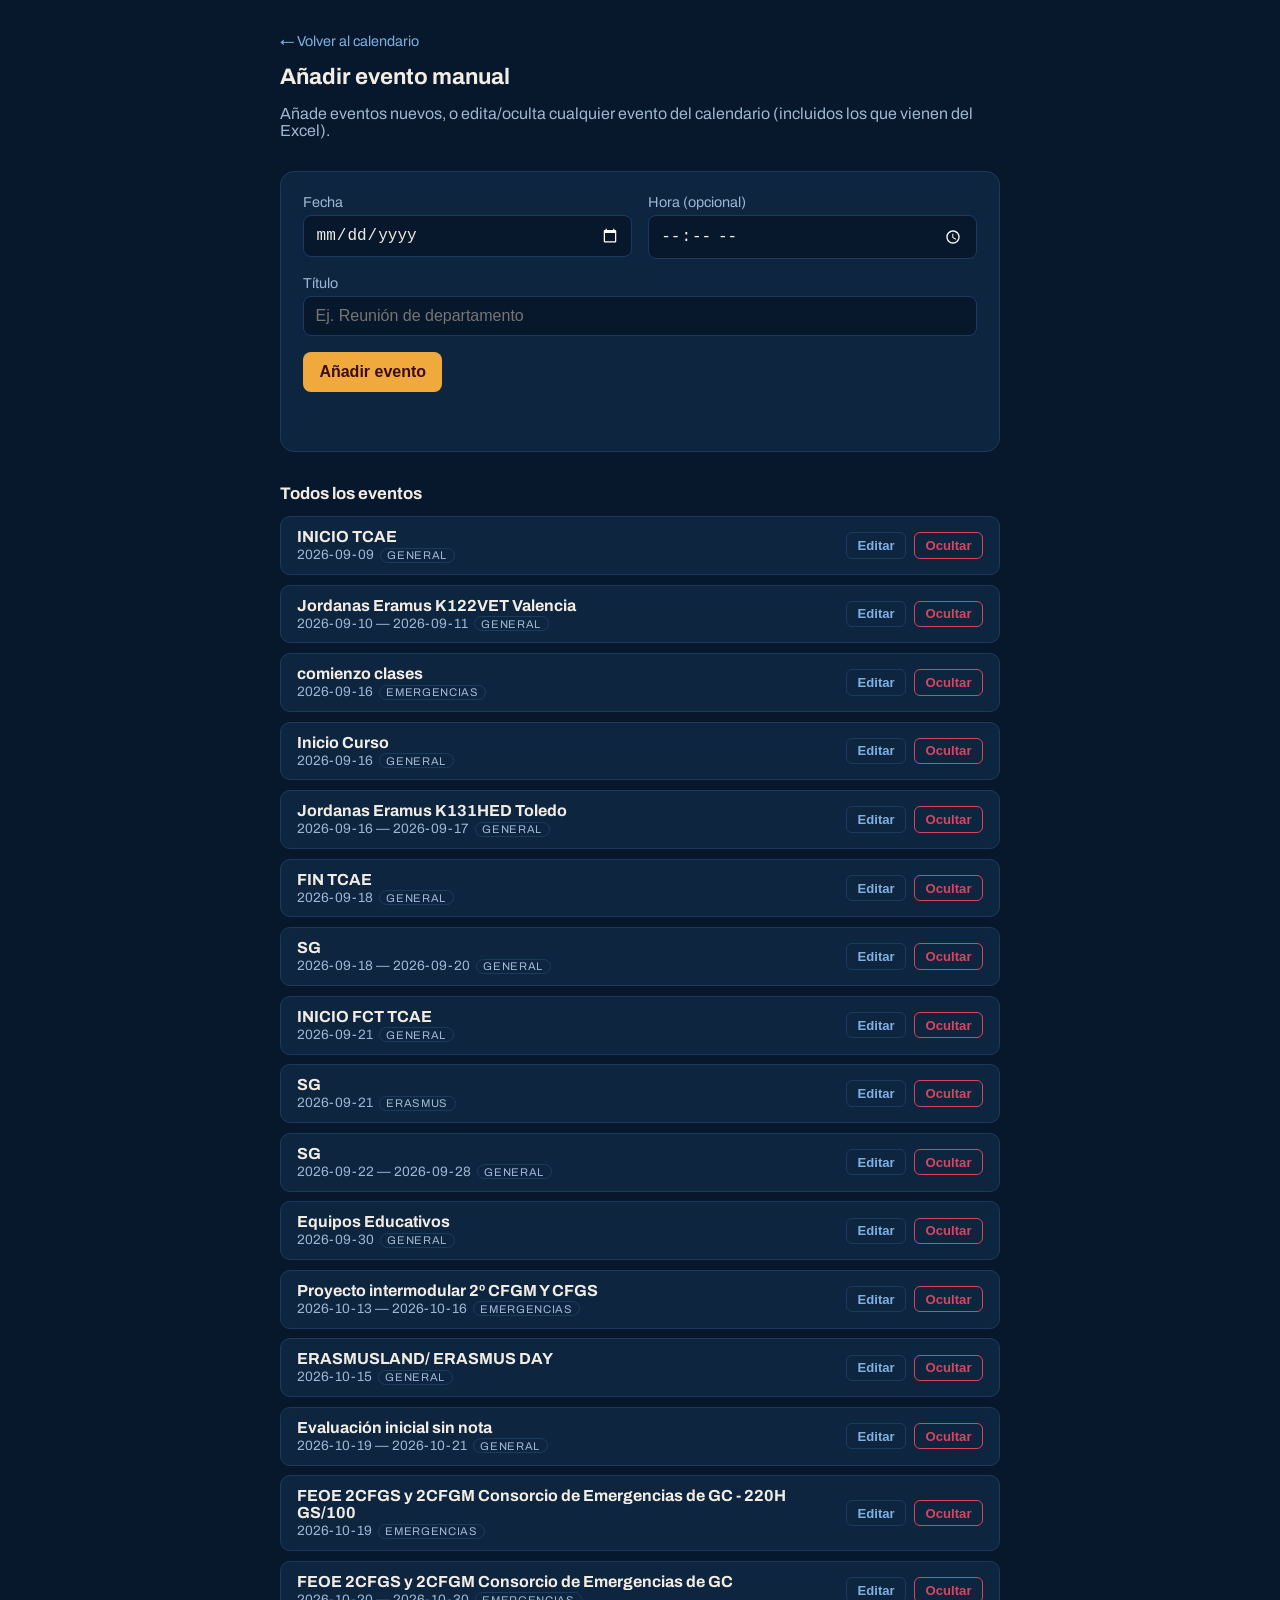
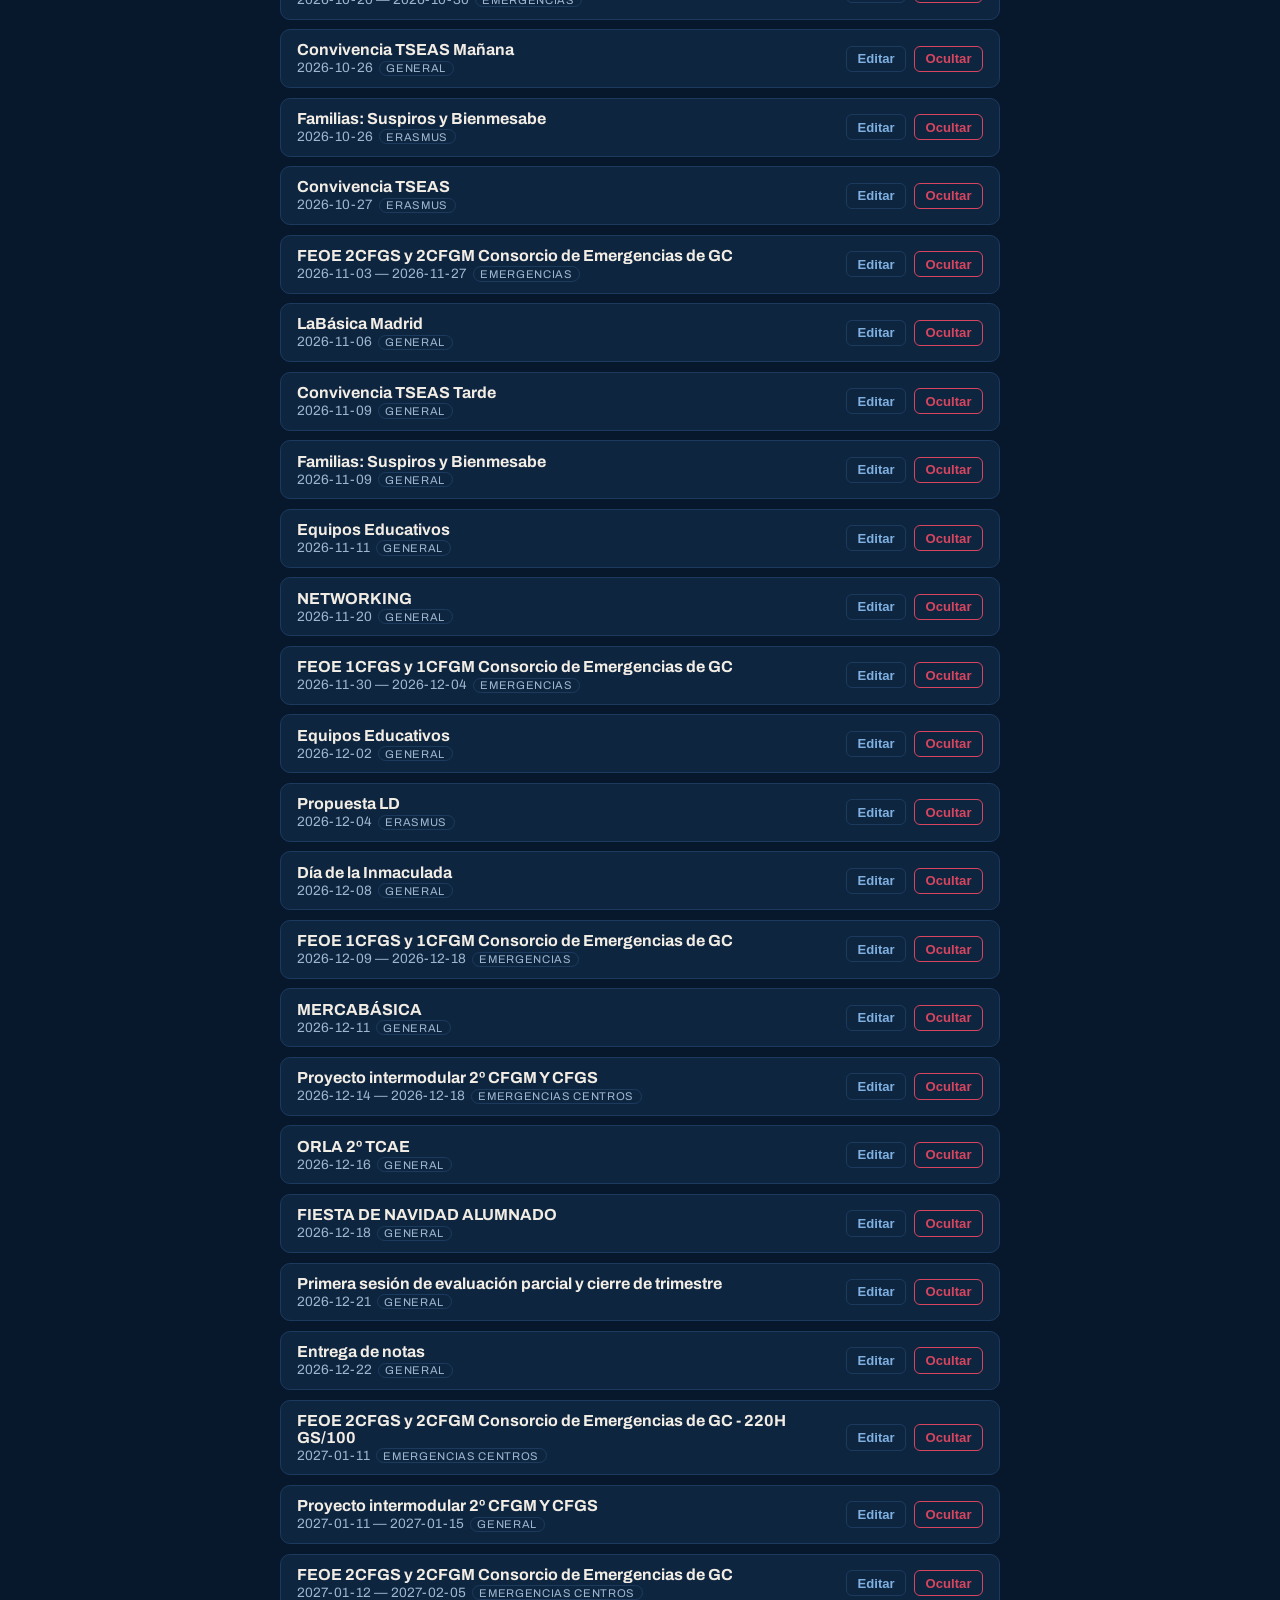
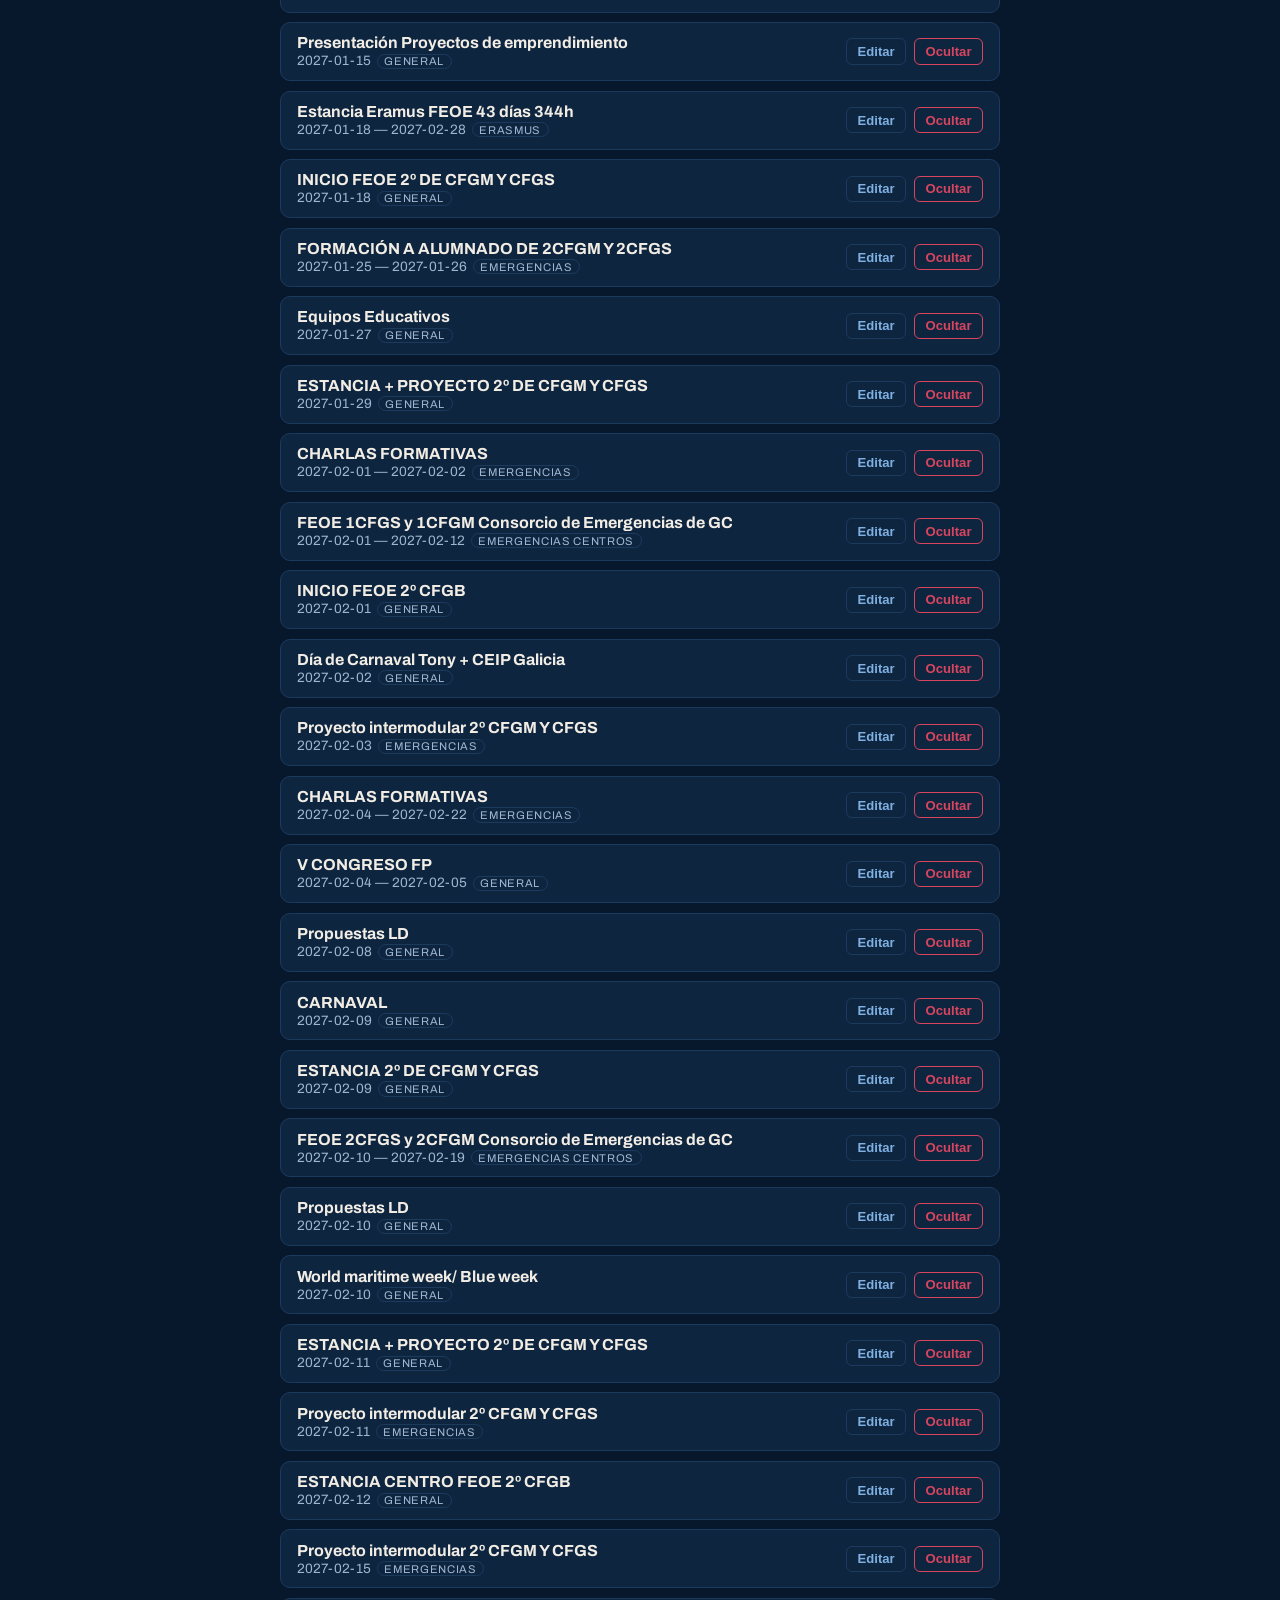
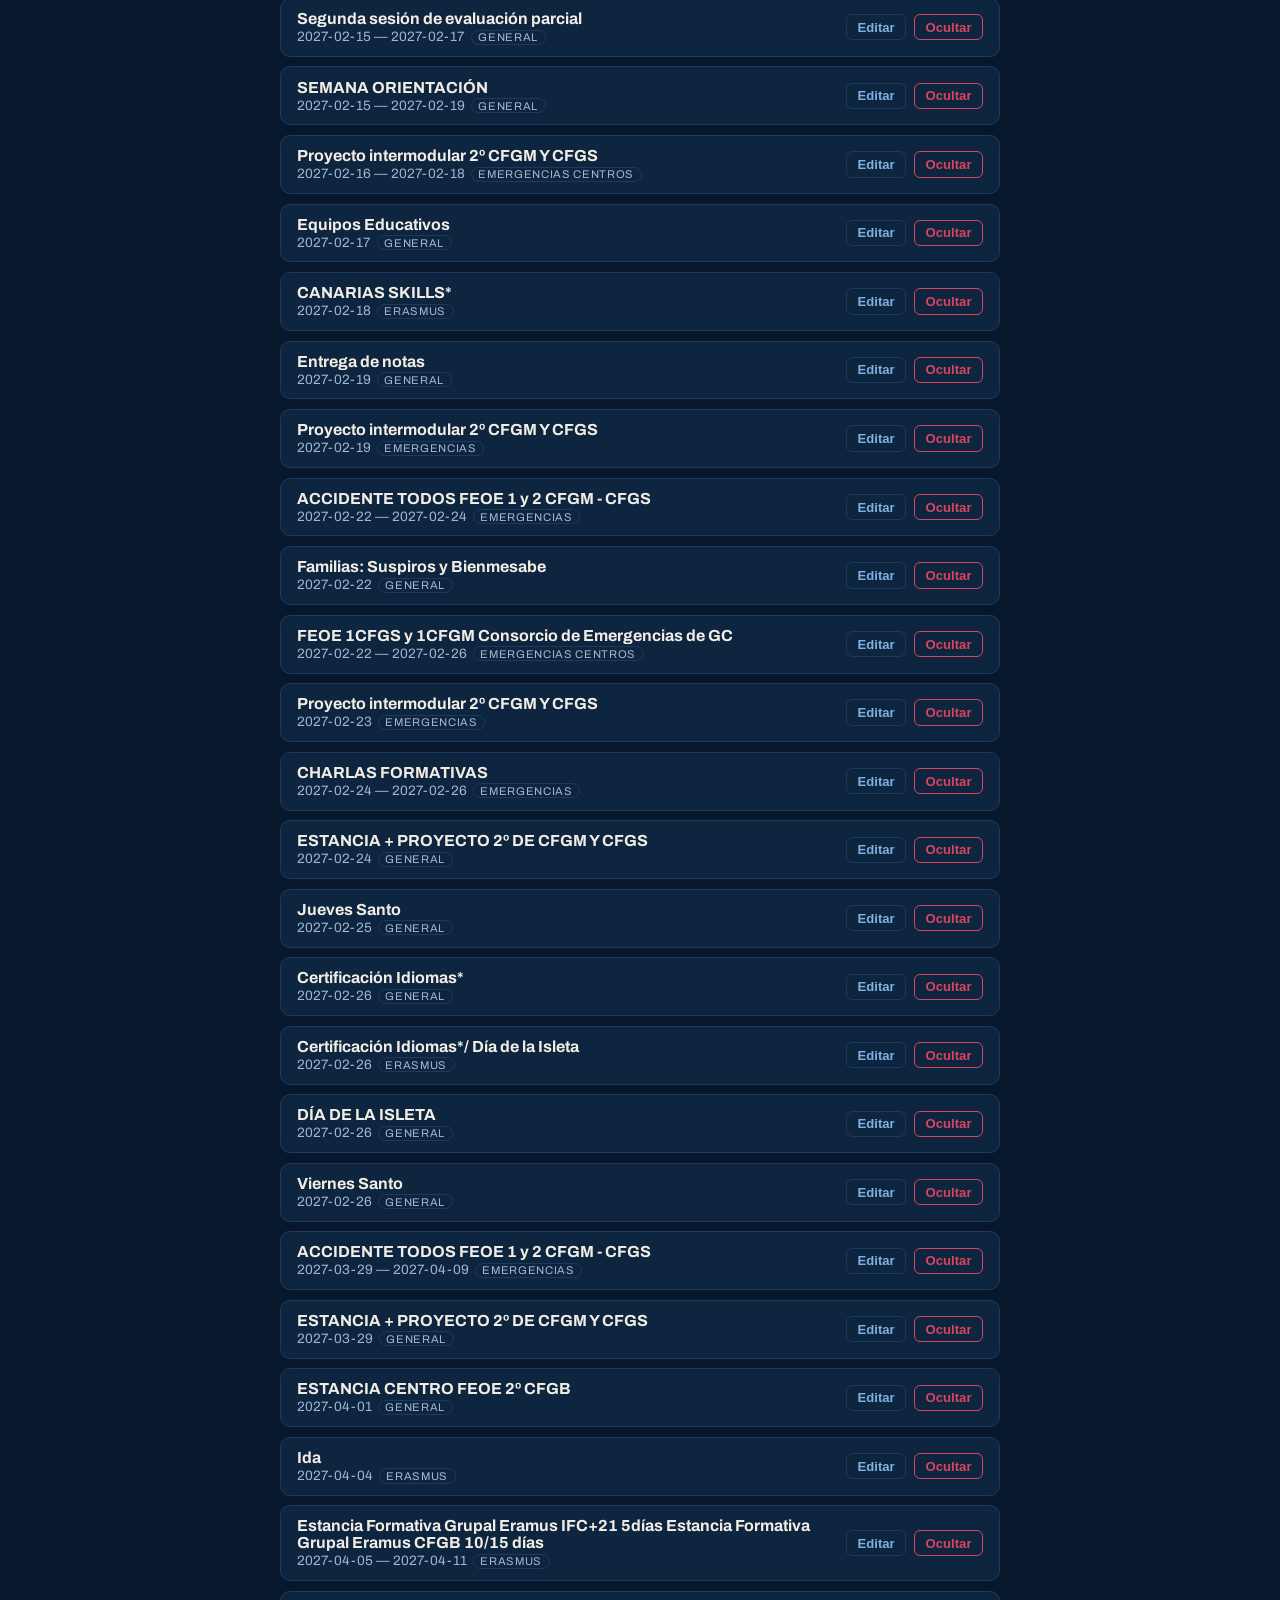
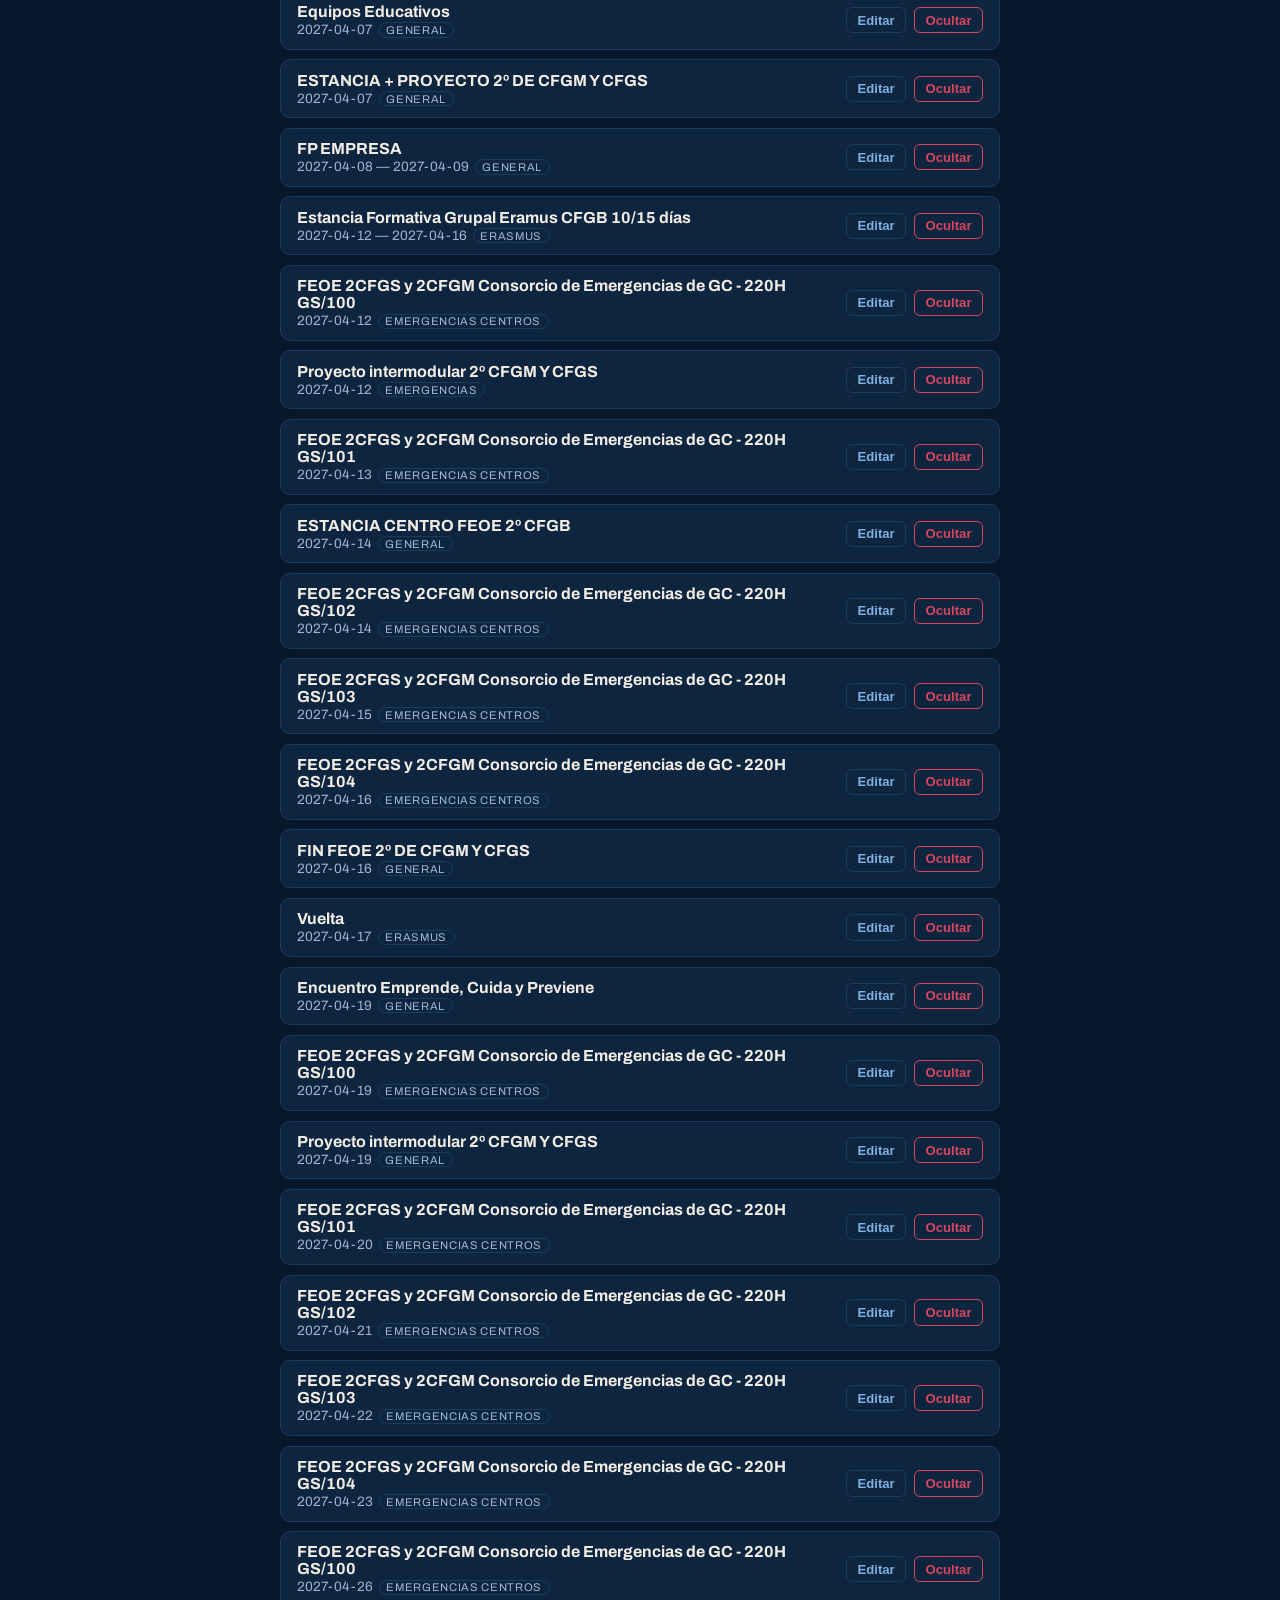
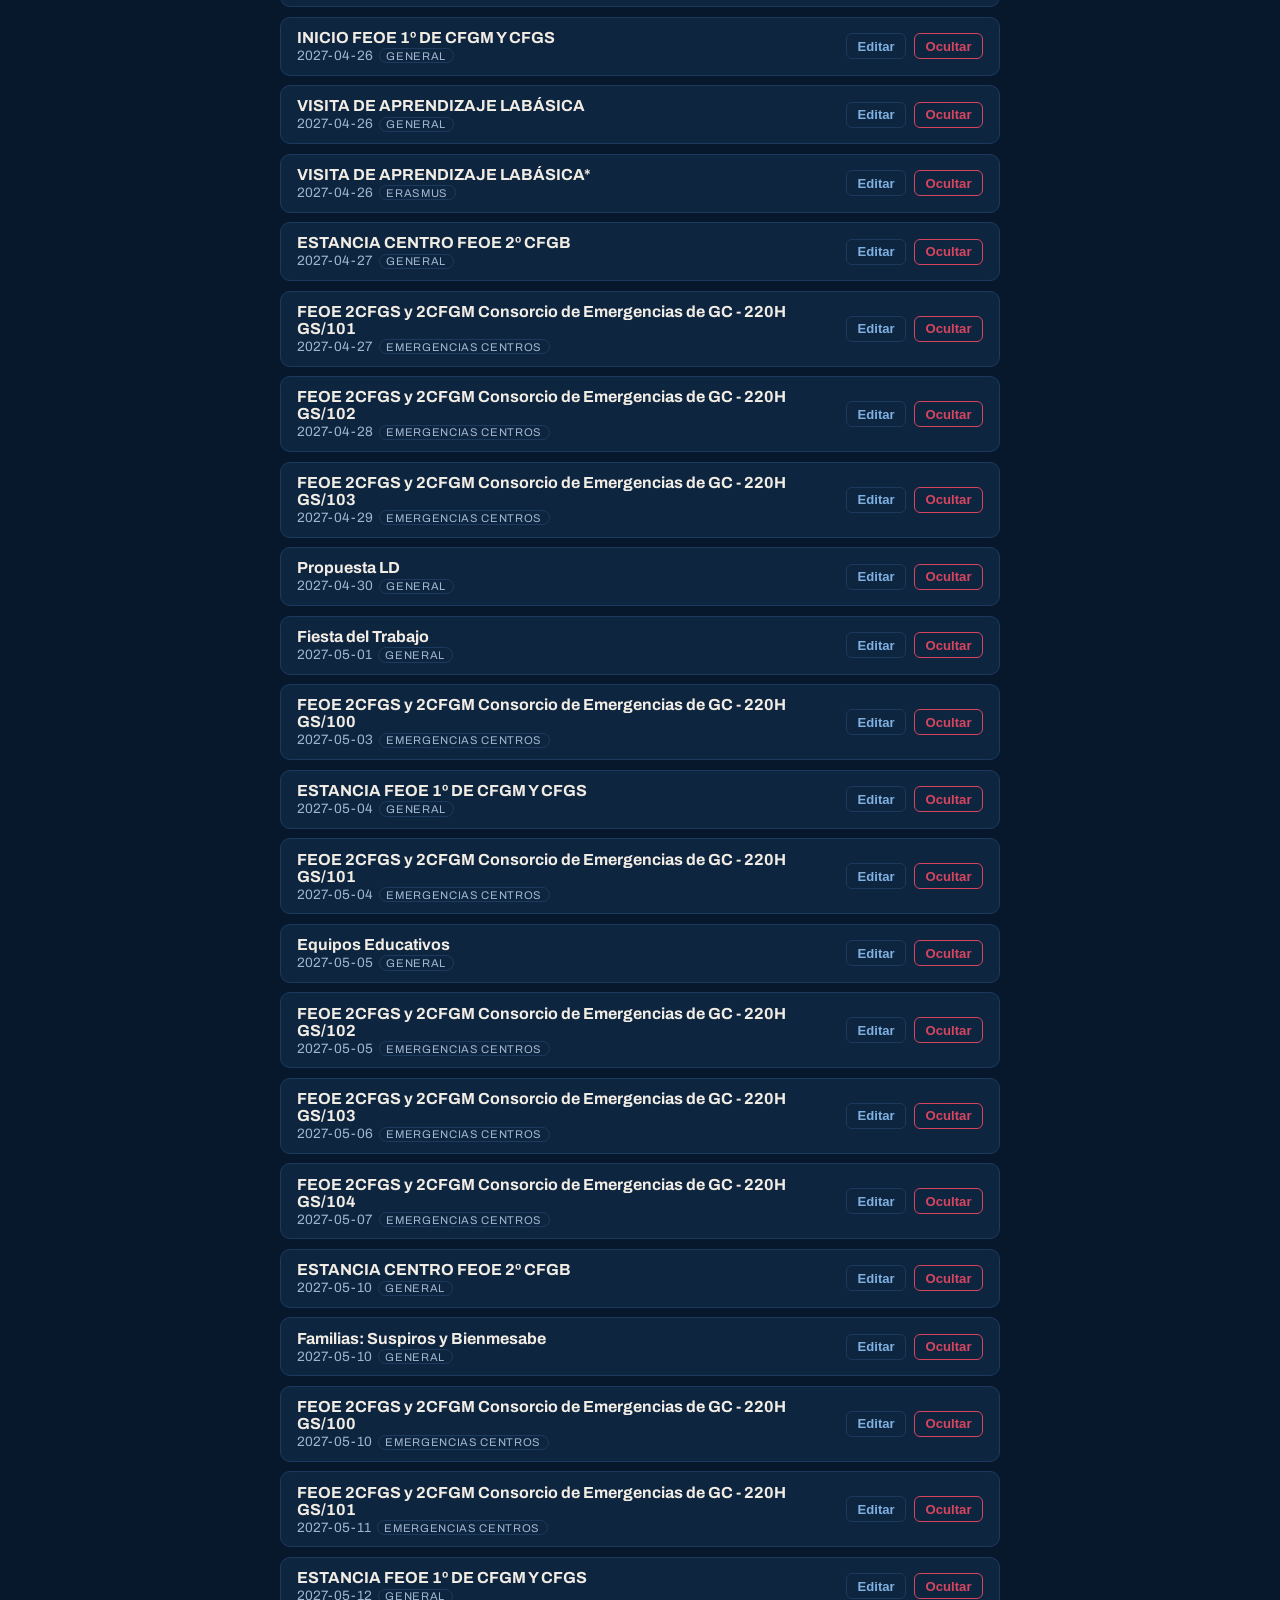
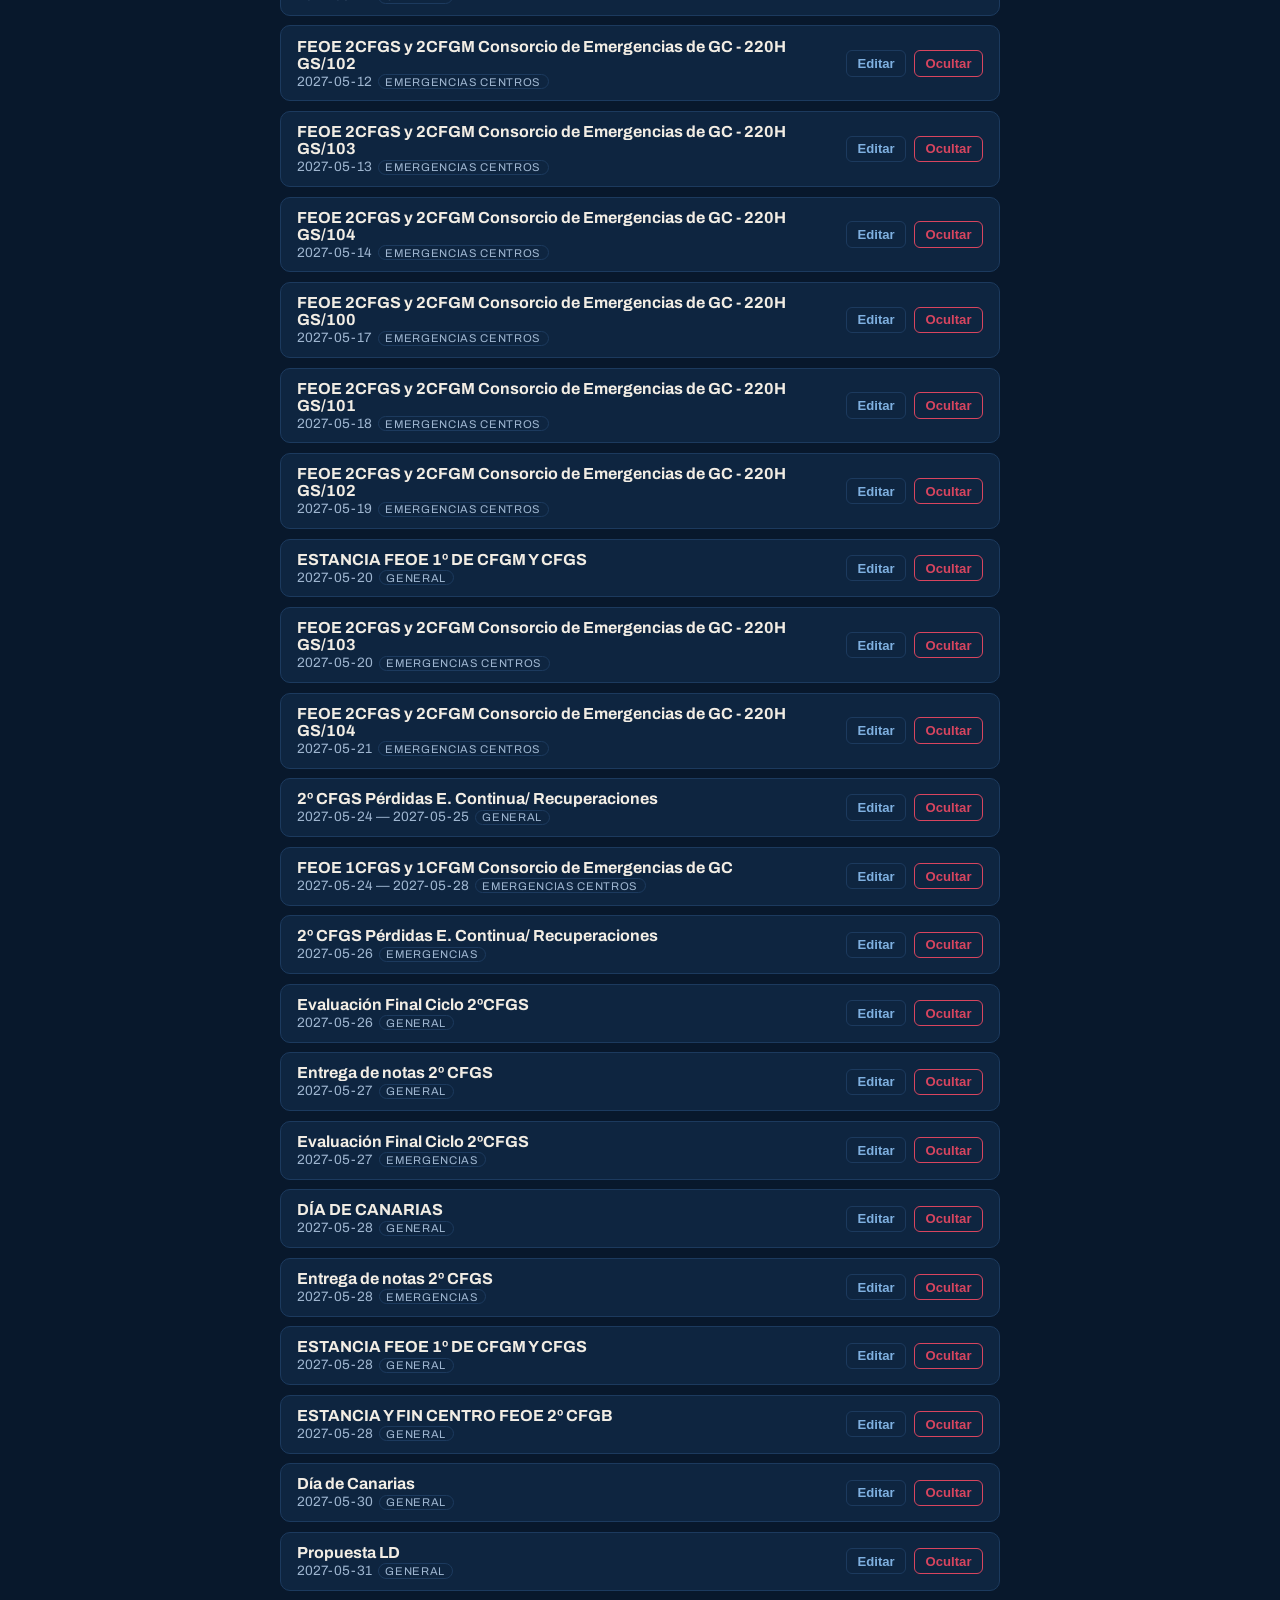
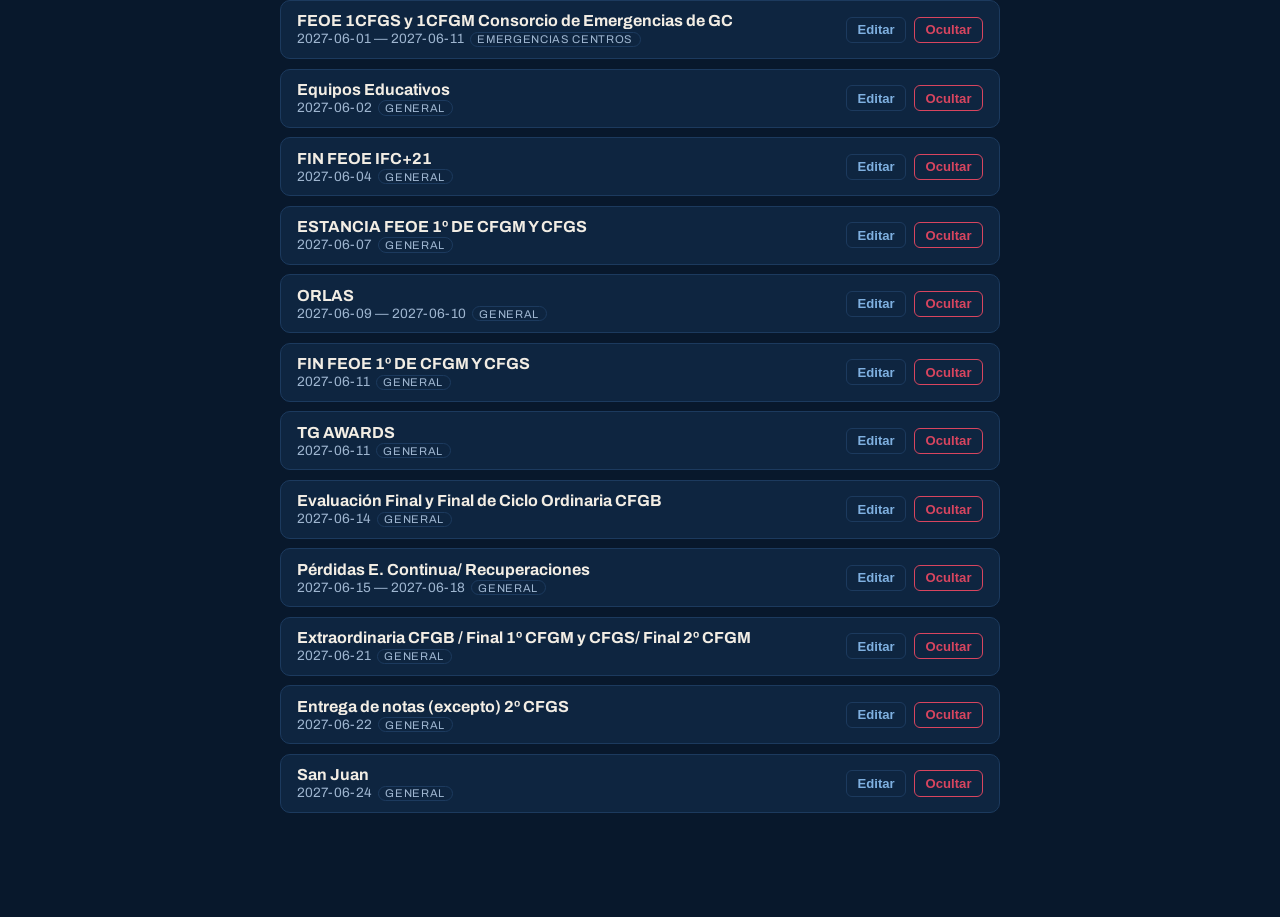
==== web/admin.html @ b75068b8 "Kiosk de calendario escolar CIFP Tony Gallardo Sitio estático (HTML/CSS/JS) + API en PHP para evento" ====
<!DOCTYPE html>
<html lang="es">
<head>
<meta charset="utf-8">
<meta name="viewport" content="width=device-width, initial-scale=1">
<title>Editar eventos — Calendario</title>
<link rel="preconnect" href="https://fonts.googleapis.com">
<link href="https://fonts.googleapis.com/css2?family=Archivo:wght@400;500;600;700;800&display=swap" rel="stylesheet">
<style>
  :root { color-scheme: dark; }
  * { box-sizing: border-box; }
  body {
    margin: 0; padding: 2rem 1rem 4rem;
    background: #08182C; color: #F2EDE4;
    font-family: "Archivo", system-ui, sans-serif;
    display: flex; justify-content: center;
  }
  main { width: 100%; max-width: 720px; }
  h1 { font-size: 1.4rem; margin-bottom: .2em; }
  h2 { font-size: 1.05rem; margin: 0 0 .8em; }
  p.sub { color: #9FB6D0; margin-bottom: 2em; }
  form {
    background: #0E2540; border: 1px solid #1C3A5E; border-radius: 14px;
    padding: 1.4rem; display: grid; gap: 1rem; margin-bottom: 2rem;
  }
  label { display: flex; flex-direction: column; gap: .35em; font-size: .9rem; color: #9FB6D0; }
  input {
    background: #08182C; border: 1px solid #1C3A5E; border-radius: 8px;
    color: #F2EDE4; padding: .6em .7em; font-size: 1rem;
  }
  input:disabled { opacity: .5; }
  input:focus { outline: 2px solid #7FB0E0; }
  .row { display: grid; grid-template-columns: 1fr 1fr; gap: 1rem; }
  .buttons { display: flex; gap: .8rem; }
  button {
    background: #F0A93C; color: #3A0C14; border: none; border-radius: 8px;
    padding: .7em 1em; font-weight: 700; font-size: 1rem; cursor: pointer;
  }
  button:hover { filter: brightness(1.05); }
  button.secondary { background: transparent; color: #9FB6D0; border: 1px solid #1C3A5E; }
  button.small { padding: .35em .8em; font-size: .82rem; font-weight: 600; border-radius: 6px; }
  button.danger { background: transparent; color: #D8455F; border: 1px solid #D8455F; }
  button.ghost { background: transparent; color: #7FB0E0; border: 1px solid #1C3A5E; }
  #msg { min-height: 1.4em; font-size: .9rem; }
  #msg.ok { color: #3FA79A; }
  #msg.err { color: #D8455F; }
  ul { list-style: none; padding: 0; display: grid; gap: .6rem; margin: 0 0 2.5rem; }
  li {
    background: #0E2540; border: 1px solid #1C3A5E; border-radius: 10px;
    padding: .7em 1em; display: flex; justify-content: space-between; align-items: center; gap: 1em;
  }
  .edited-note {
    padding: .6em .8em; background: rgba(240,169,60,.12); border: 1px solid #F0A93C;
    border-radius: 8px; color: #FFD9A5; font-size: .85rem; font-weight: 600;
  }
  .info b { display: block; }
  .info span { color: #9FB6D0; font-size: .85rem; }
  .info .tag {
    display: inline-block; margin-left: .5em; font-size: .7rem; text-transform: uppercase;
    letter-spacing: .06em; color: #9FB6D0; border: 1px solid #1C3A5E; border-radius: 99px; padding: .05em .6em;
  }
  .actions { display: flex; gap: .5em; flex: 0 0 auto; }
  a.back { color: #7FB0E0; text-decoration: none; font-size: .9rem; }
  .empty { color: #9FB6D0; font-style: italic; }
</style>
</head>
<body>
<main>
  <a class="back" href="index.html">&larr; Volver al calendario</a>
  <h1 id="formTitle">Añadir evento manual</h1>
  <p class="sub">Añade eventos nuevos, o edita/oculta cualquier evento del calendario (incluidos los que vienen del Excel).</p>

  <form id="form">
    <div class="row">
      <label>Fecha
        <input type="date" id="date" required>
      </label>
      <label>Hora (opcional)
        <input type="time" id="time">
      </label>
    </div>
    <label>Título
      <input type="text" id="title" placeholder="Ej. Reunión de departamento" required maxlength="160">
    </label>
    <div id="editedNote" class="edited-note" hidden>Este evento ya tenía una edición guardada — vas a modificarla.</div>
    <div class="buttons">
      <button type="submit" id="submitBtn">Añadir evento</button>
      <button type="button" class="secondary" id="cancelBtn" hidden>Cancelar edición</button>
    </div>
    <div id="msg"></div>
  </form>

  <h2>Todos los eventos</h2>
  <ul id="list"><li>Cargando…</li></ul>
</main>

<script>
const EVENTS_URL = "api/events.php";
const OVERRIDES_URL = "api/overrides.php";
const BASE_URL = "data/events.json";

const form = document.getElementById("form");
const msg = document.getElementById("msg");
const list = document.getElementById("list");
const cancelBtn = document.getElementById("cancelBtn");
const submitBtn = document.getElementById("submitBtn");
const formTitle = document.getElementById("formTitle");
const dateField = document.getElementById("date");
const timeField = document.getElementById("time");
const titleField = document.getElementById("title");
const editedNote = document.getElementById("editedNote");

let editando = null; // { id, origin: 'manual' | 'excel', multiday, start, end }

function setMsg(text, ok) {
  msg.textContent = text;
  msg.className = ok ? "ok" : "err";
}

function modoAlta() {
  editando = null;
  form.reset();
  dateField.disabled = false;
  formTitle.textContent = "Añadir evento manual";
  submitBtn.textContent = "Añadir evento";
  cancelBtn.hidden = true;
  editedNote.hidden = true;
}

function modoEdicion(item) {
  editando = { id: item.id, origin: item.origin, multiday: item.multiday, start: item.start, end: item.end };
  dateField.value = item.multiday ? "" : item.start;
  dateField.disabled = item.multiday;
  timeField.value = item.time || "";
  titleField.value = item.title;
  formTitle.textContent = item.multiday
    ? `Editar (${item.start} — ${item.end})`
    : "Editar evento";
  submitBtn.textContent = "Guardar cambios";
  cancelBtn.hidden = false;
  editedNote.hidden = !item.yaEditado;
  titleField.focus();
  window.scrollTo({ top: 0, behavior: "smooth" });
}

cancelBtn.addEventListener("click", modoAlta);

async function cargarTodo() {
  const [base, manual, overrides] = await Promise.all([
    fetch(`${BASE_URL}?v=${Date.now()}`, { cache: "no-store" }).then((r) => r.json()),
    fetch(`${EVENTS_URL}?v=${Date.now()}`, { cache: "no-store" }).then((r) => r.ok ? r.json() : []).catch(() => []),
    fetch(`${OVERRIDES_URL}?v=${Date.now()}`, { cache: "no-store" }).then((r) => r.ok ? r.json() : {}).catch(() => ({})),
  ]);

  const excel = base.events.map((e) => ({
    id: e.id, origin: "excel", start: e.start, end: e.end,
    multiday: e.start !== e.end, title: e.title, time: null, source: e.source,
  }));
  const manuales = manual.map((e) => ({
    id: e.id, origin: "manual", start: e.date, end: e.date,
    multiday: false, title: e.title, time: e.time || null, source: "Manual",
  }));

  return [excel.concat(manuales), overrides];
}

function render(items, overrides) {
  list.innerHTML = "";
  if (!items.length) { list.innerHTML = "<li class='empty'>No hay eventos.</li>"; return; }

  items
    .sort((a, b) => a.start.localeCompare(b.start) || a.title.localeCompare(b.title))
    .forEach((item) => {
      const o = overrides[item.id];
      if (o?.deleted) return; // ocultado, no se muestra
      const efectivo = {
        ...item,
        title: o?.title ?? item.title,
        time: o && "time" in o ? (o.time || null) : item.time,
        start: (!item.multiday && o?.date) ? o.date : item.start,
        end: (!item.multiday && o?.date) ? o.date : item.end,
      };

      const li = document.createElement("li");
      const rango = efectivo.multiday ? `${efectivo.start} — ${efectivo.end}` : efectivo.start;
      li.innerHTML = `
        <div class="info">
          <b>${efectivo.title}</b>
          <span>${rango}${efectivo.time ? " · " + efectivo.time : ""}<span class="tag">${efectivo.source}</span></span>
        </div>
        <div class="actions">
          <button class="small ghost" data-action="edit">Editar</button>
          <button class="small danger" data-action="delete">${item.origin === "manual" ? "Borrar" : "Ocultar"}</button>
          ${o ? '<button class="small secondary" data-action="revert">Revertir</button>' : ""}
        </div>`;

      li.querySelector('[data-action="edit"]').addEventListener("click", () => modoEdicion({ ...efectivo, yaEditado: !!o }));
      li.querySelector('[data-action="delete"]').addEventListener("click", () => eliminar(item));
      const revertBtn = li.querySelector('[data-action="revert"]');
      if (revertBtn) revertBtn.addEventListener("click", () => revertir(item.id));

      list.appendChild(li);
    });

  if (!list.children.length) list.innerHTML = "<li class='empty'>No hay eventos.</li>";
}

async function refrescar() {
  const [items, overrides] = await cargarTodo();
  render(items, overrides);
}

async function eliminar(item) {
  const accion = item.origin === "manual" ? "borrar" : "ocultar";
  if (!confirm(`¿Seguro que quieres ${accion} este evento?`)) return;
  try {
    if (item.origin === "manual") {
      const res = await fetch(EVENTS_URL, {
        method: "DELETE", headers: { "Content-Type": "application/json" },
        body: JSON.stringify({ id: item.id }),
      });
      if (!res.ok) throw new Error((await res.json()).error || "Error");
    } else {
      const res = await fetch(OVERRIDES_URL, {
        method: "POST", headers: { "Content-Type": "application/json" },
        body: JSON.stringify({ id: item.id, patch: { deleted: true } }),
      });
      if (!res.ok) throw new Error((await res.json()).error || "Error");
    }
    if (editando?.id === item.id) modoAlta();
    refrescar();
  } catch (err) {
    alert(err.message);
  }
}

async function revertir(id) {
  if (!confirm("¿Deshacer la edición y restaurar el evento original?")) return;
  try {
    const res = await fetch(OVERRIDES_URL, {
      method: "DELETE", headers: { "Content-Type": "application/json" },
      body: JSON.stringify({ id }),
    });
    if (!res.ok) throw new Error((await res.json()).error || "Error");
    if (editando?.id === id) modoAlta();
    refrescar();
  } catch (err) {
    alert(err.message);
  }
}

form.addEventListener("submit", async (ev) => {
  ev.preventDefault();
  const title = titleField.value.trim();
  const time = timeField.value;

  try {
    if (!editando) {
      const date = dateField.value;
      const res = await fetch(EVENTS_URL, {
        method: "POST", headers: { "Content-Type": "application/json" },
        body: JSON.stringify({ date, time, title }),
      });
      const data = await res.json();
      if (!res.ok) throw new Error(data.error || "Error desconocido");
      setMsg("Evento añadido.", true);
      modoAlta();
    } else if (editando.origin === "manual") {
      const date = dateField.value;
      const res = await fetch(EVENTS_URL, {
        method: "PUT", headers: { "Content-Type": "application/json" },
        body: JSON.stringify({ id: editando.id, date, time, title }),
      });
      const data = await res.json();
      if (!res.ok) throw new Error(data.error || "Error desconocido");
      setMsg("Evento actualizado.", true);
      modoAlta();
    } else {
      const patch = { title, time };
      if (!editando.multiday) patch.date = dateField.value;
      const res = await fetch(OVERRIDES_URL, {
        method: "POST", headers: { "Content-Type": "application/json" },
        body: JSON.stringify({ id: editando.id, patch }),
      });
      const data = await res.json();
      if (!res.ok) throw new Error(data.error || "Error desconocido");
      setMsg("Evento actualizado.", true);
      modoAlta();
    }
    refrescar();
  } catch (err) {
    setMsg(err.message, false);
  }
});

refrescar();
</script>
</body>
</html>
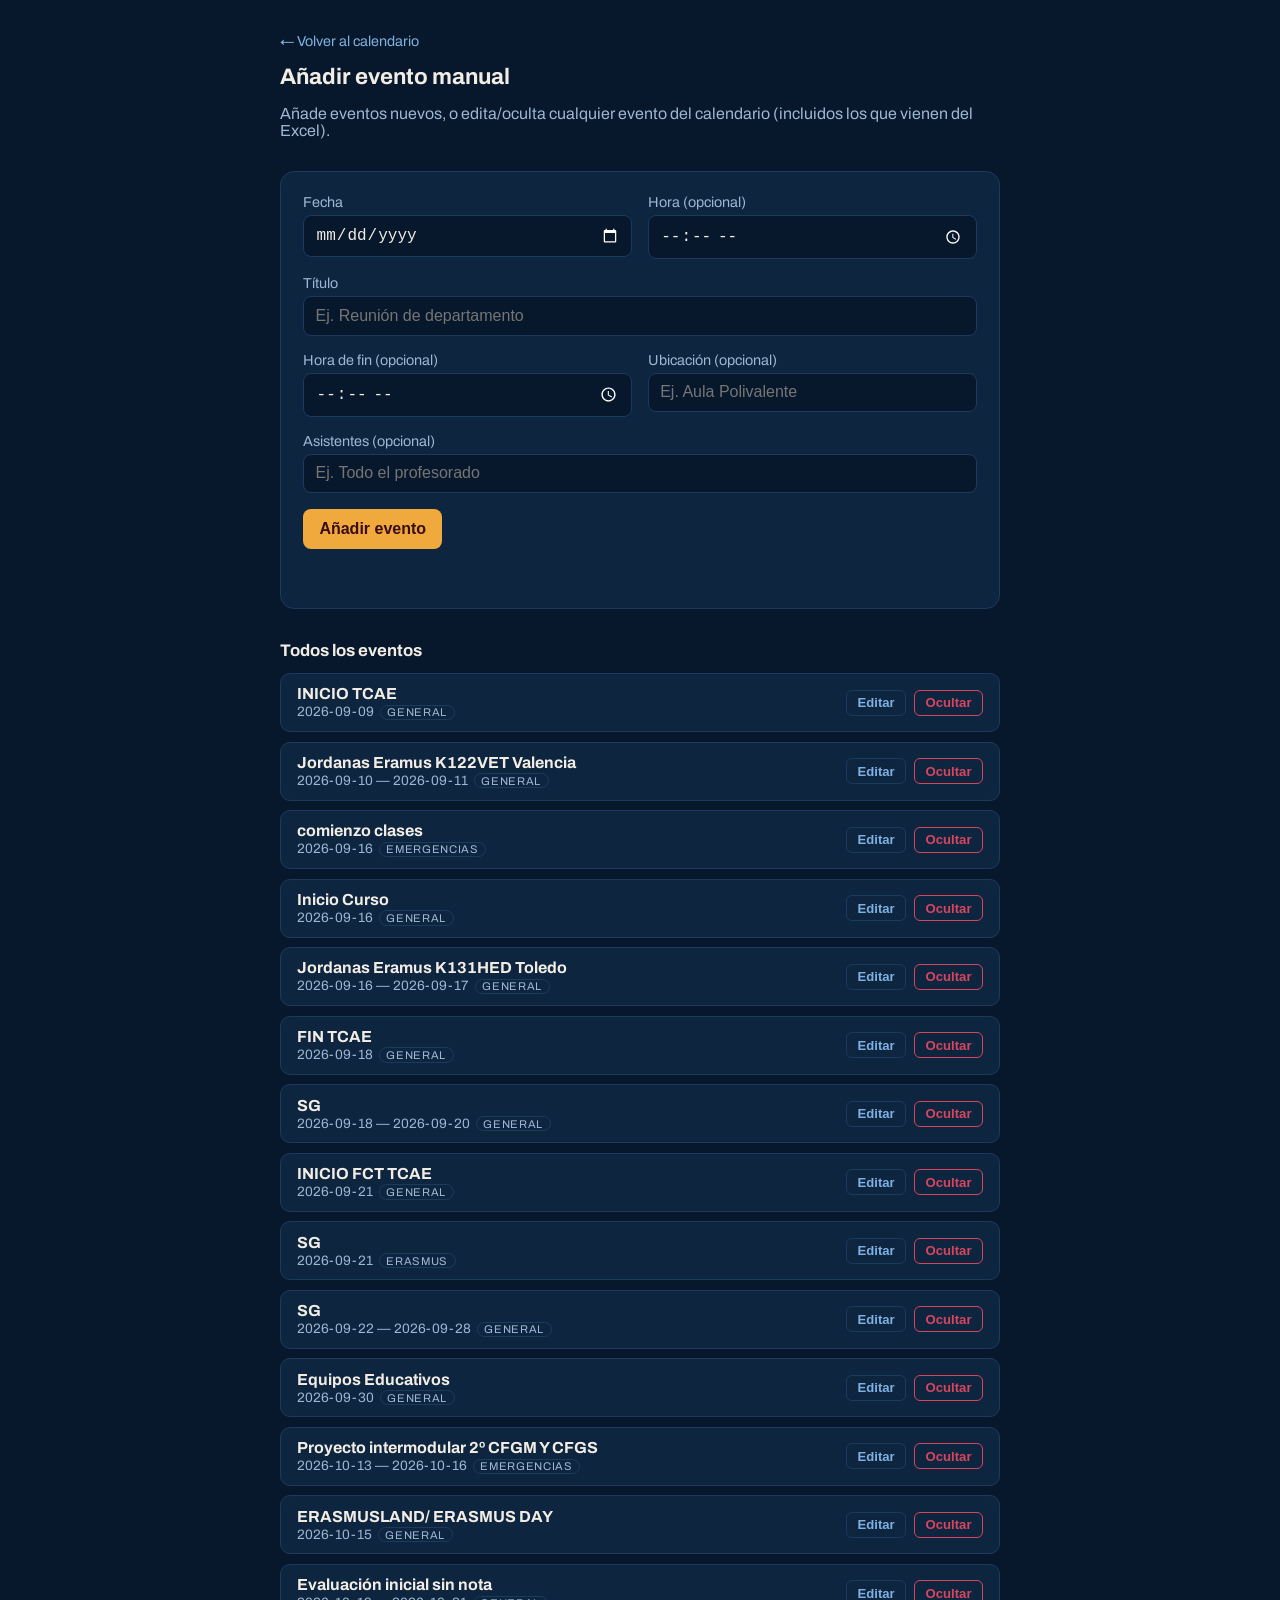
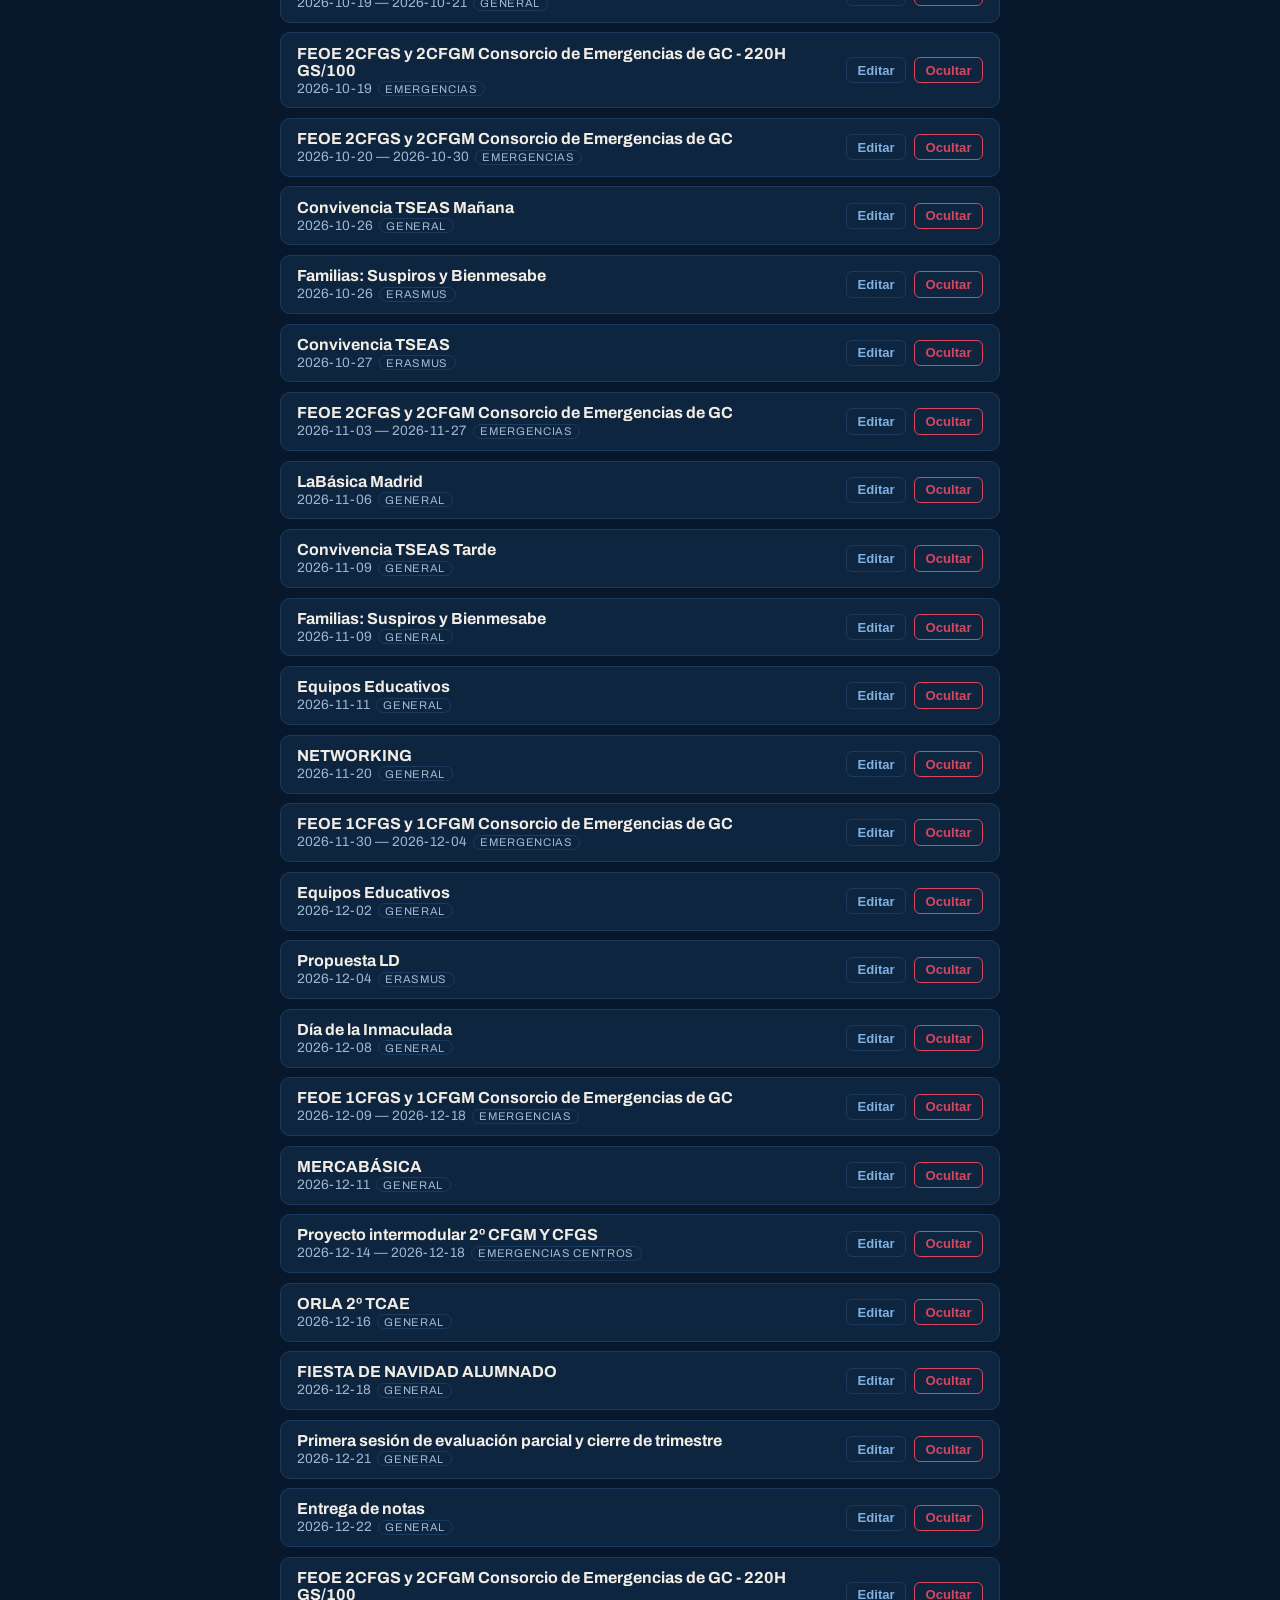
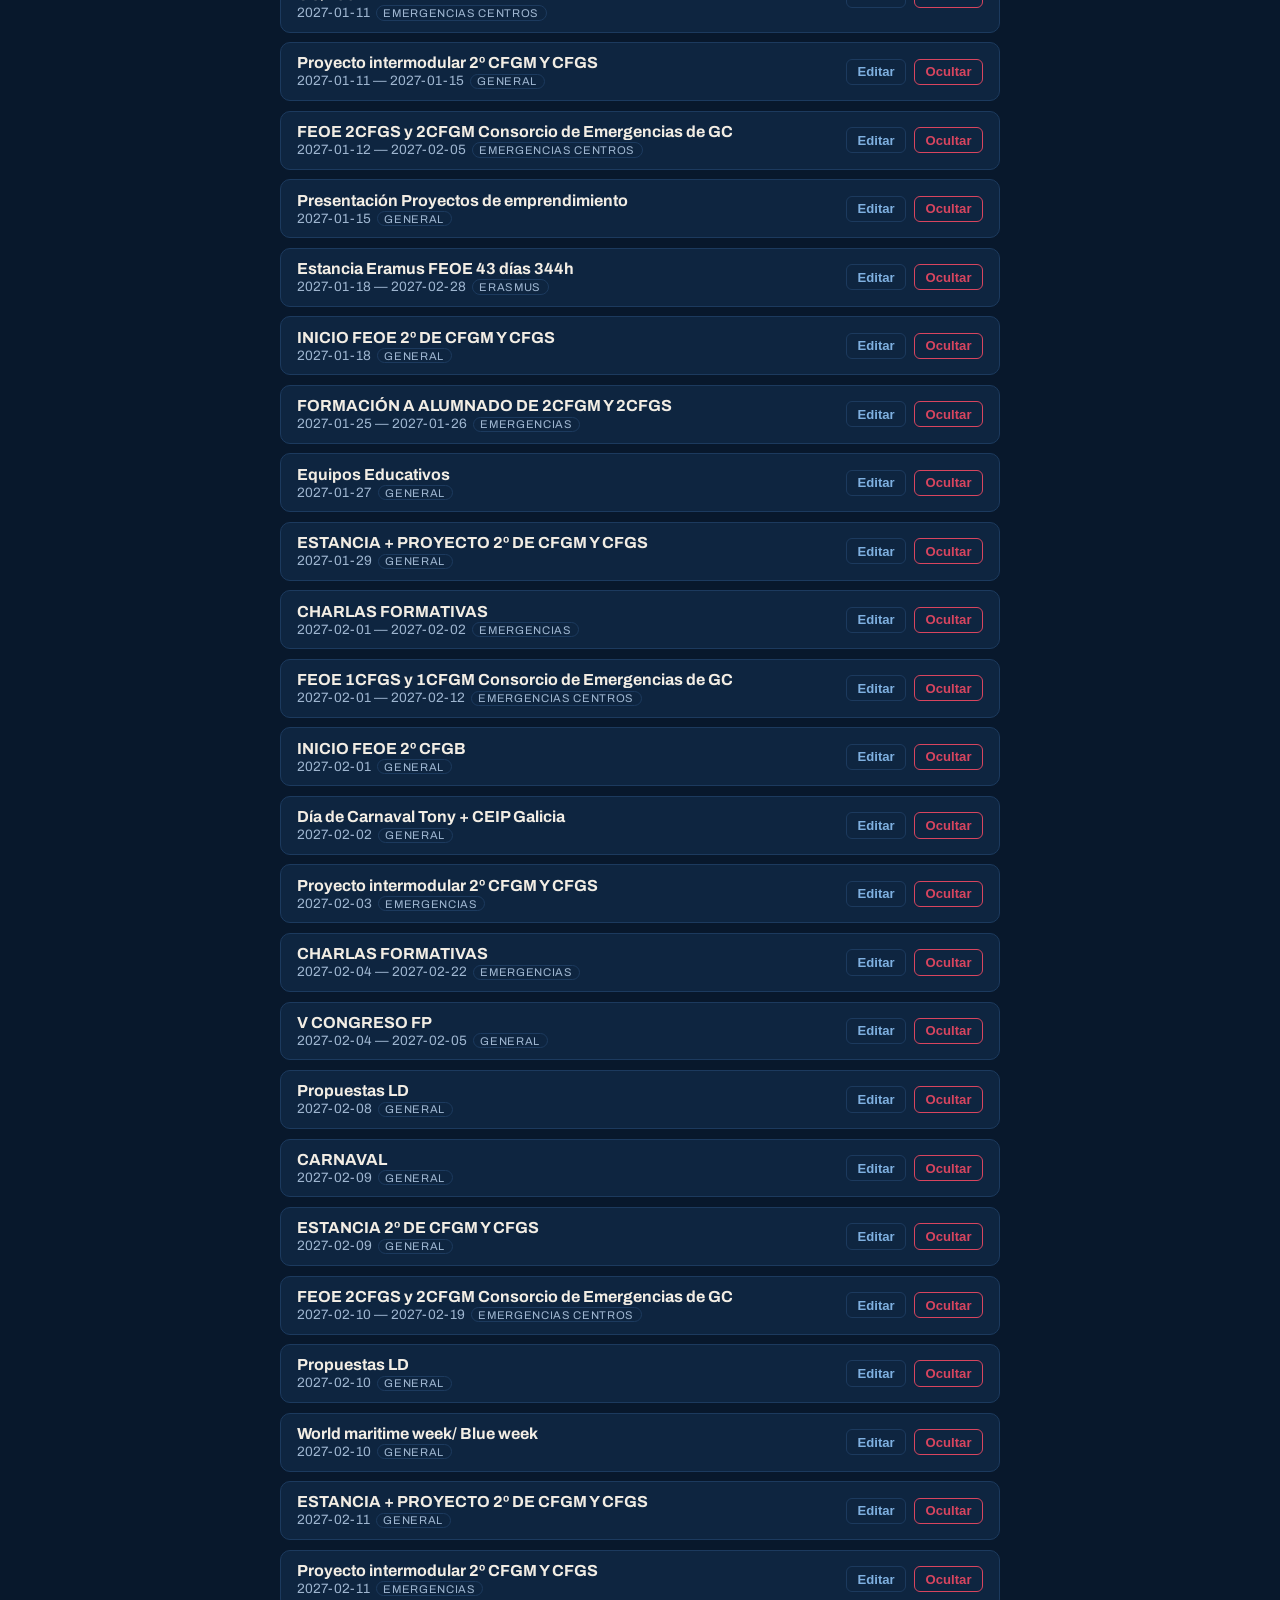
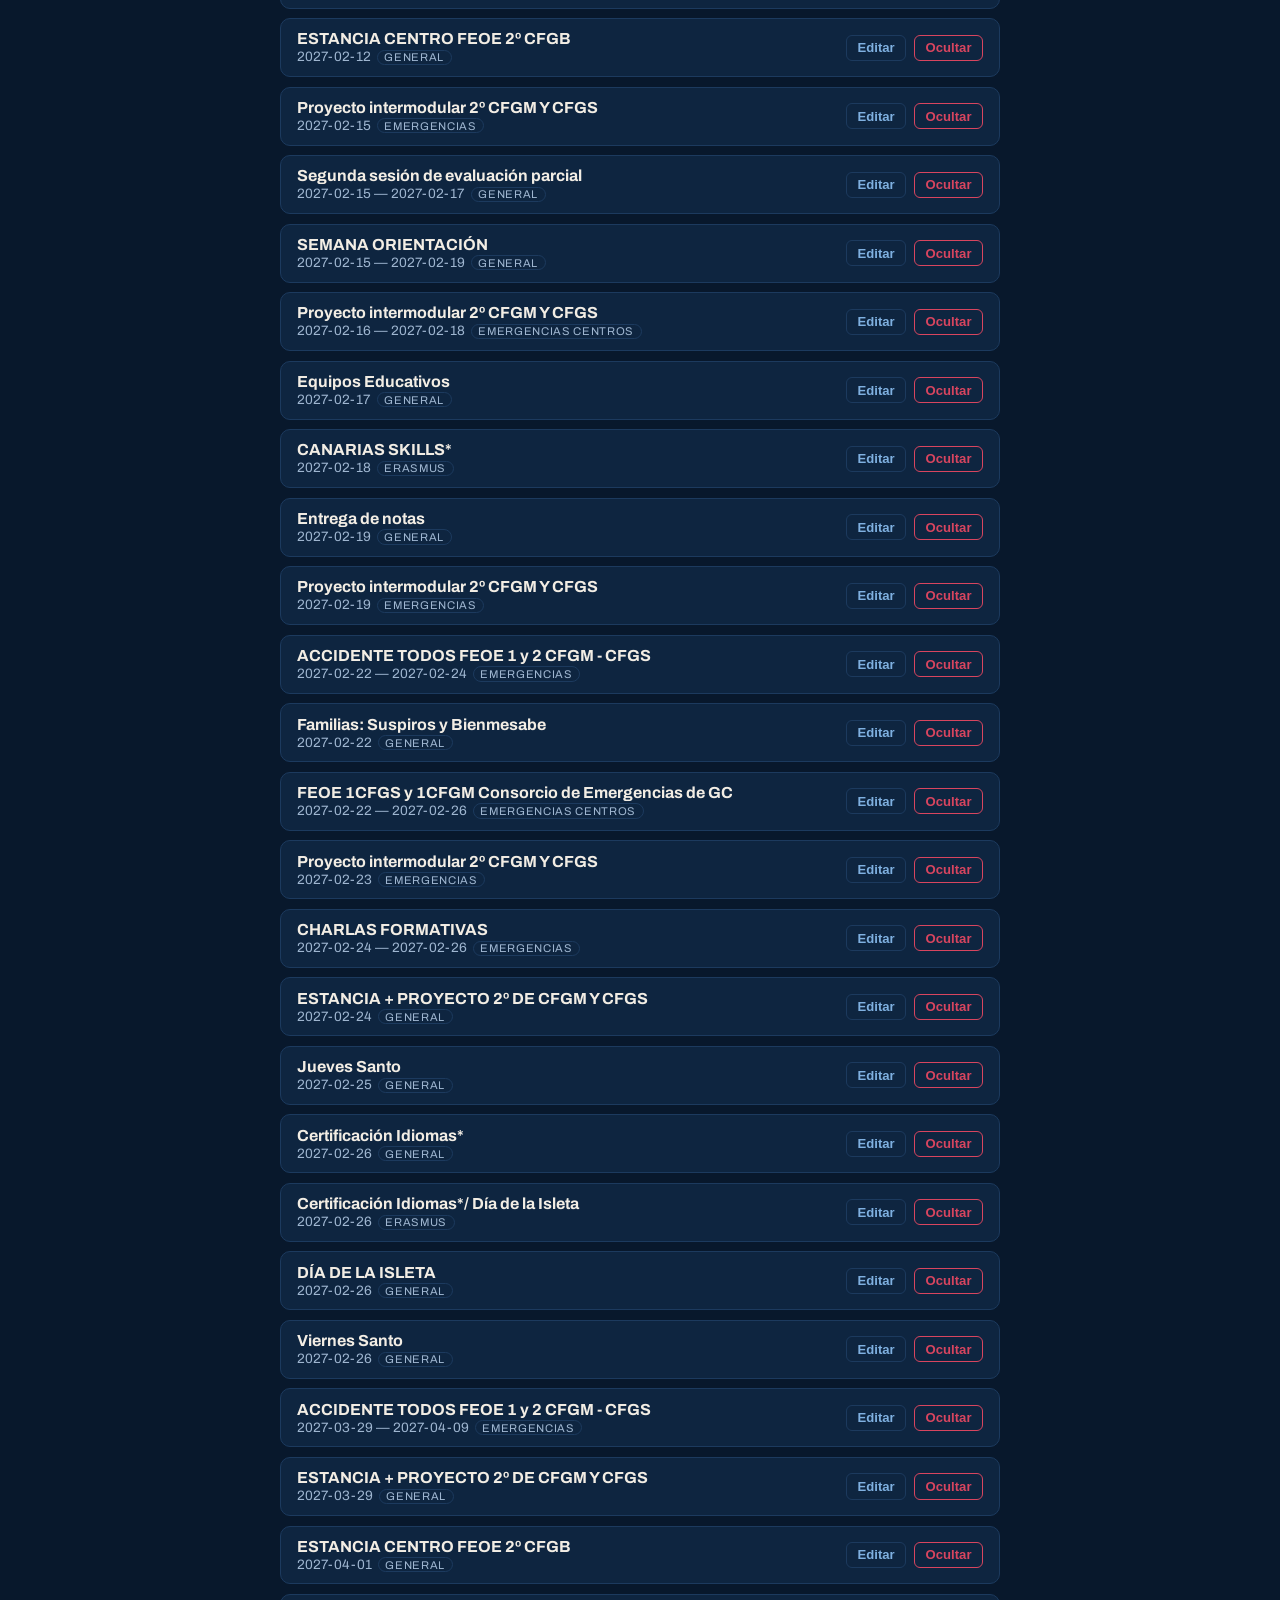
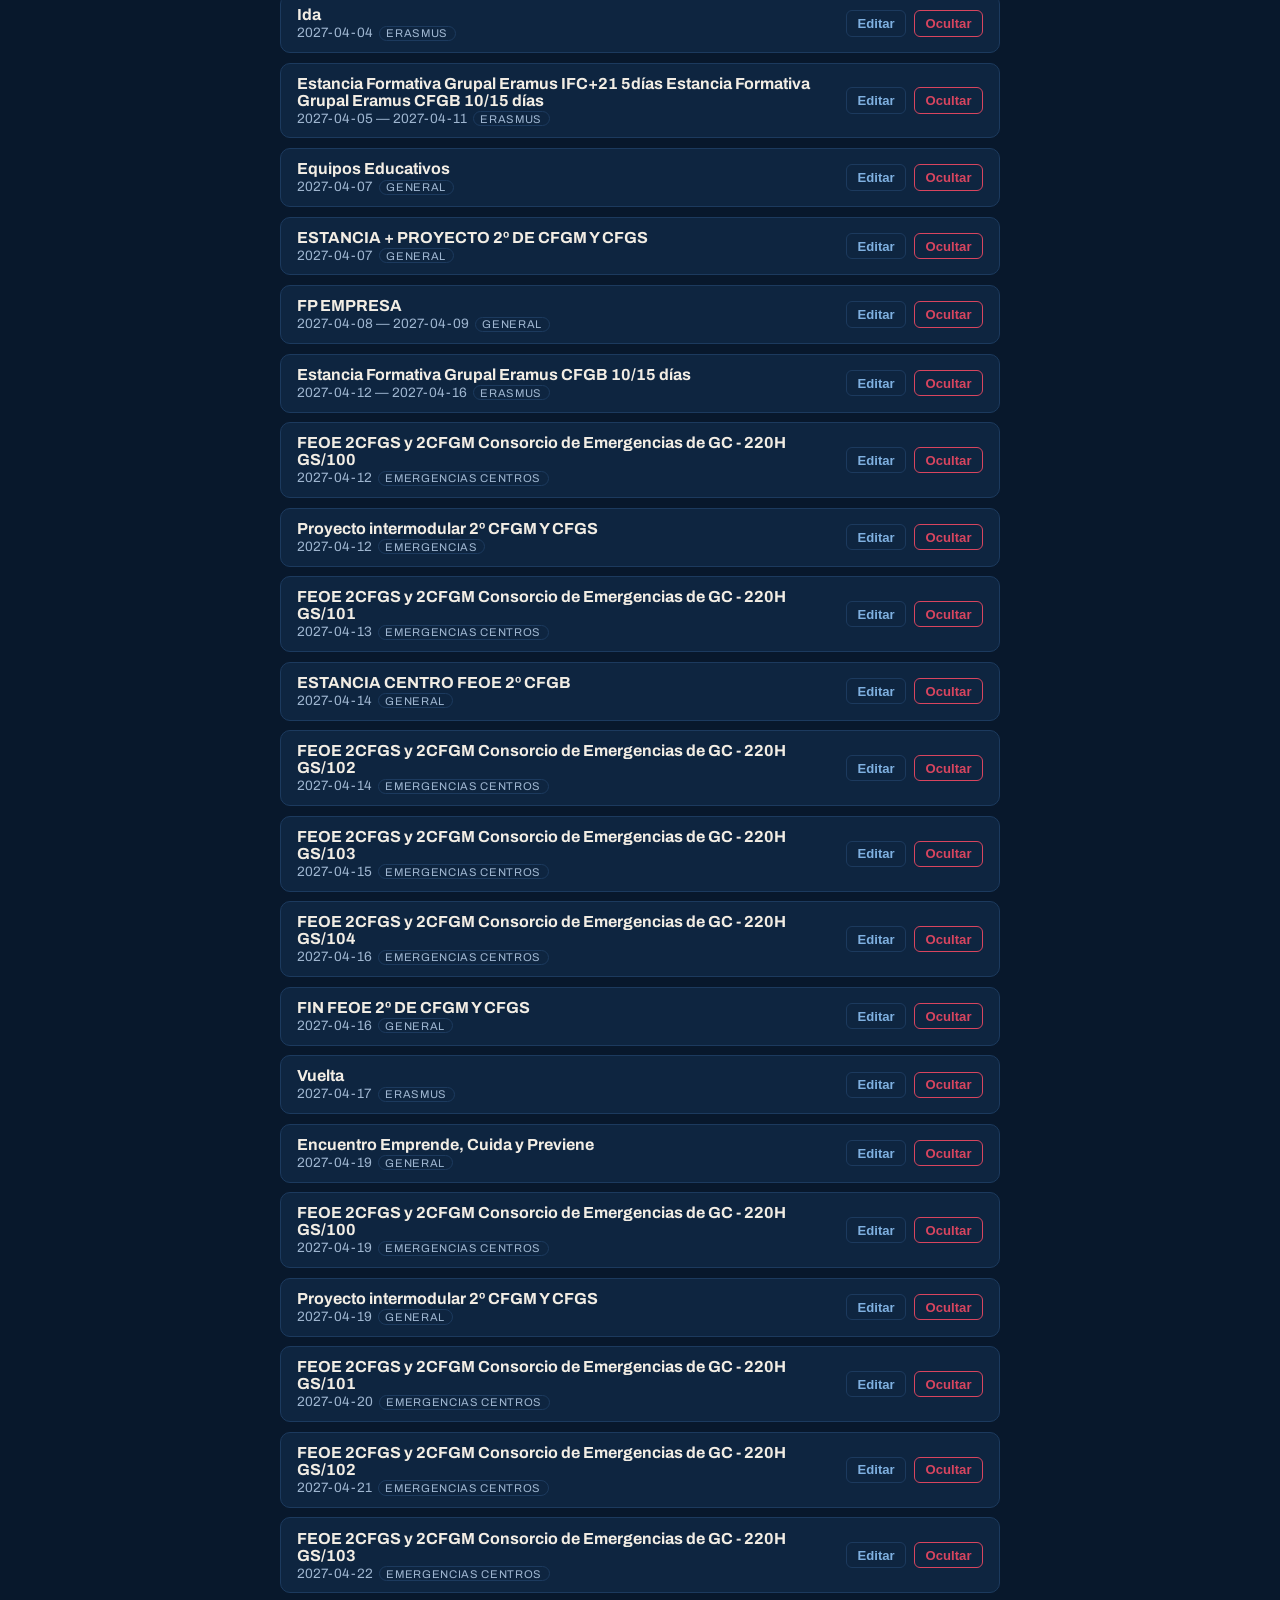
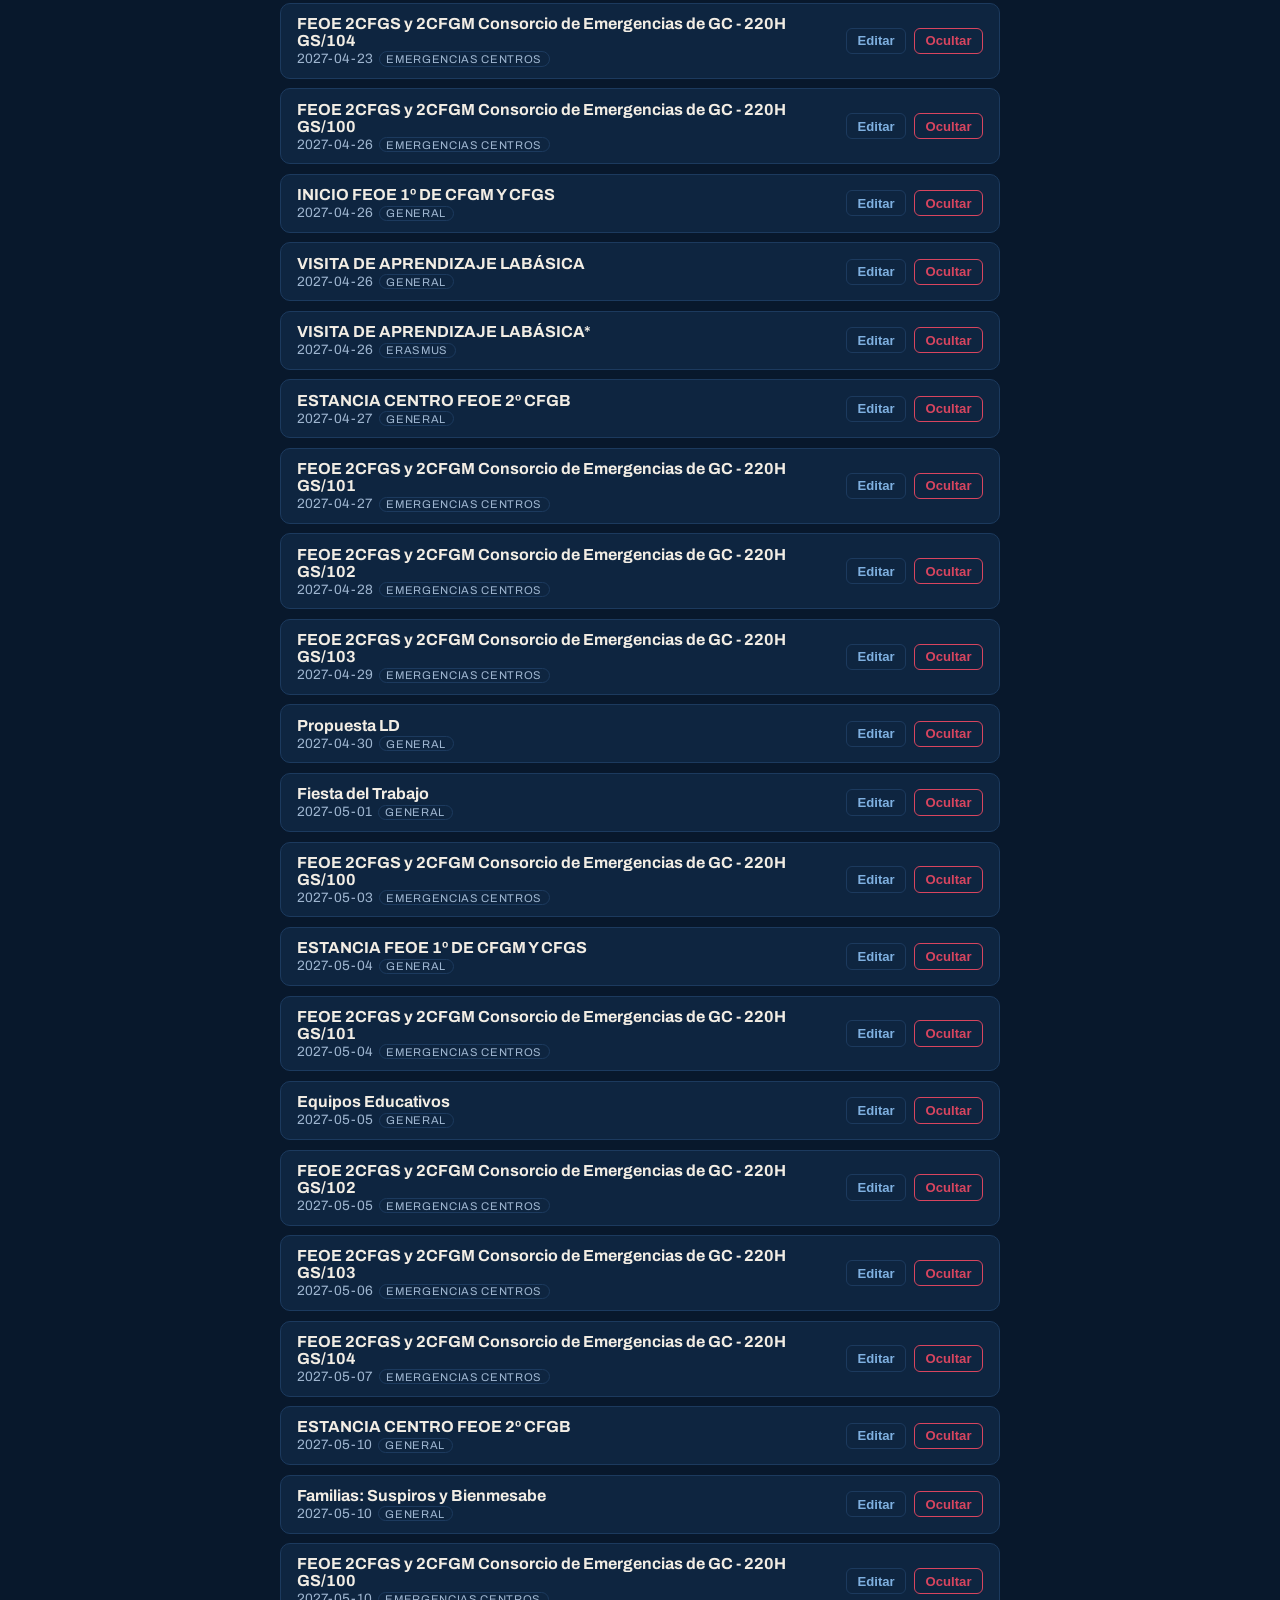
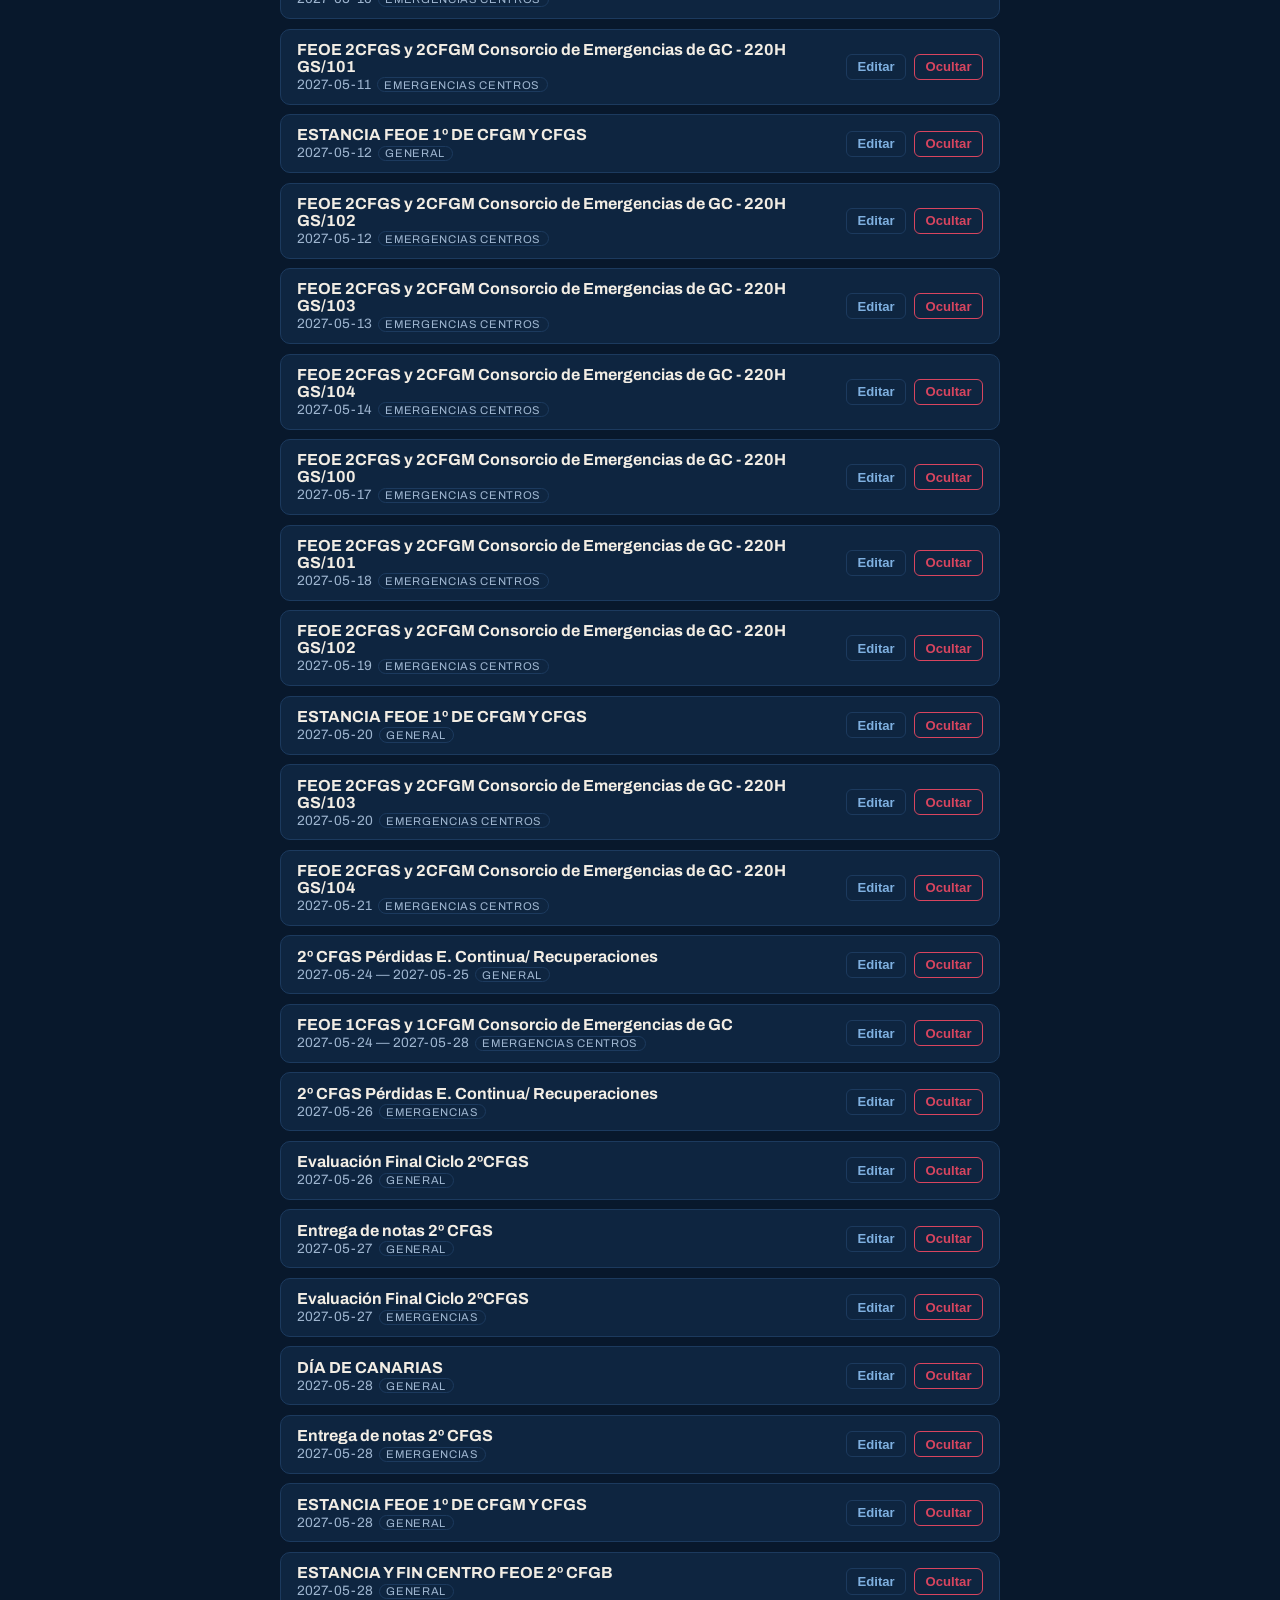
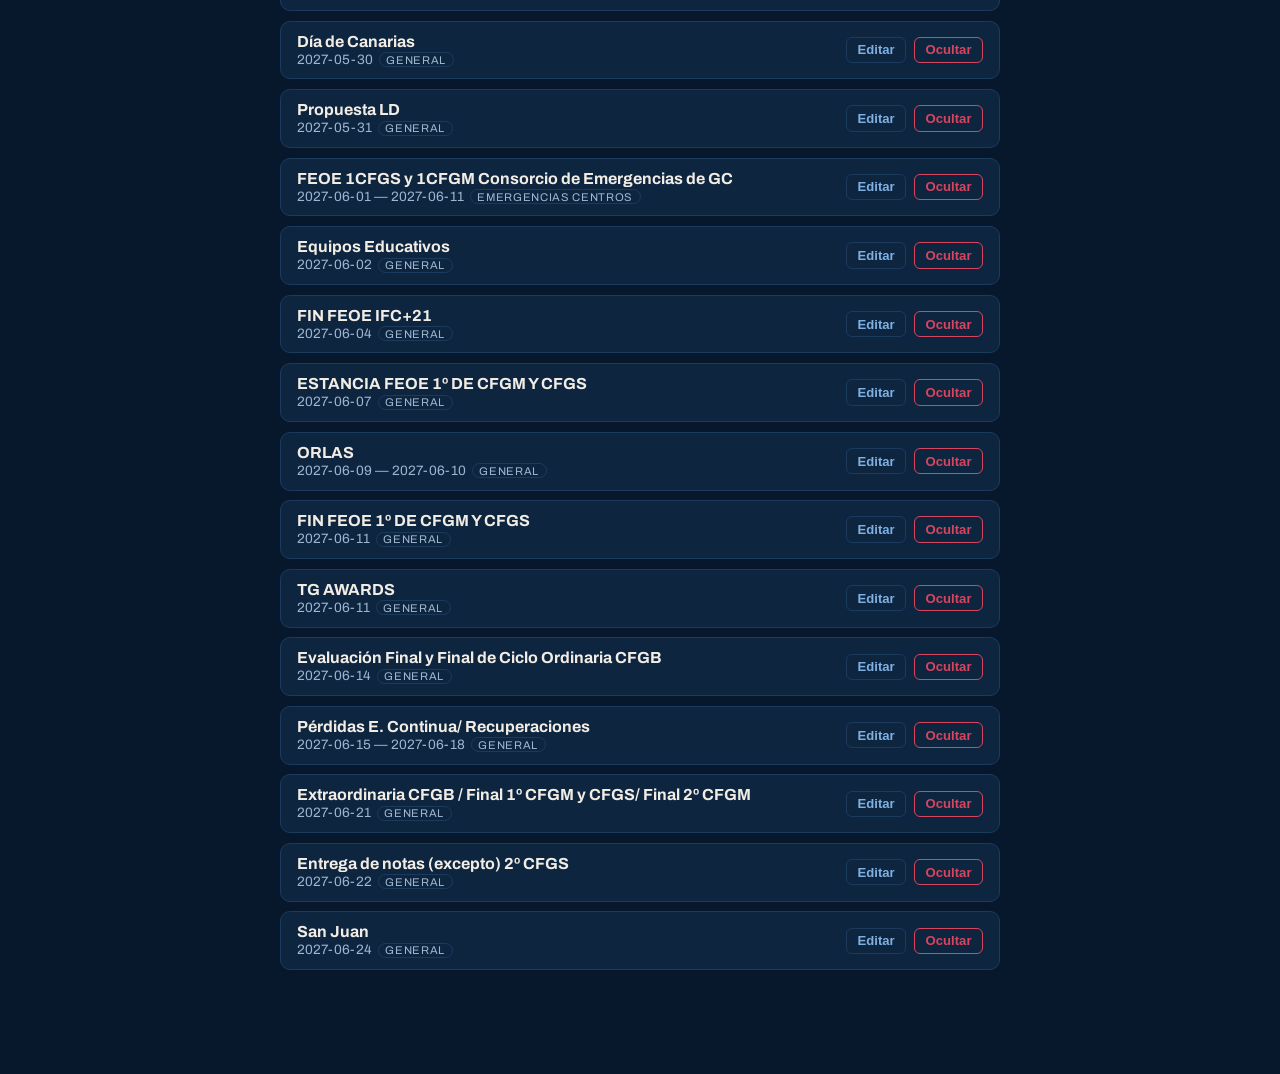
==== commit 9405ce78: "Eventos manuales con hora de fin, ubicación y asistentes Extiende el esquema de eventos manuales (ap" ====
--- a/web/admin.html
+++ b/web/admin.html
@@ -59,6 +59,7 @@
     display: inline-block; margin-left: .5em; font-size: .7rem; text-transform: uppercase;
     letter-spacing: .06em; color: #9FB6D0; border: 1px solid #1C3A5E; border-radius: 99px; padding: .05em .6em;
   }
+  .info .detalle { display: block; margin-top: .2em; font-size: .78rem; color: #7FB0E0; }
   .actions { display: flex; gap: .5em; flex: 0 0 auto; }
   a.back { color: #7FB0E0; text-decoration: none; font-size: .9rem; }
   .empty { color: #9FB6D0; font-style: italic; }
@@ -82,6 +83,17 @@
     <label>Título
       <input type="text" id="title" placeholder="Ej. Reunión de departamento" required maxlength="160">
     </label>
+    <div id="extraFields" class="row">
+      <label>Hora de fin (opcional)
+        <input type="time" id="endTime">
+      </label>
+      <label>Ubicación (opcional)
+        <input type="text" id="location" placeholder="Ej. Aula Polivalente" maxlength="120">
+      </label>
+    </div>
+    <label id="audienceLabel">Asistentes (opcional)
+      <input type="text" id="audience" placeholder="Ej. Todo el profesorado" maxlength="160">
+    </label>
     <div id="editedNote" class="edited-note" hidden>Este evento ya tenía una edición guardada — vas a modificarla.</div>
     <div class="buttons">
       <button type="submit" id="submitBtn">Añadir evento</button>
@@ -109,6 +121,11 @@
 const timeField = document.getElementById("time");
 const titleField = document.getElementById("title");
 const editedNote = document.getElementById("editedNote");
+const endTimeField = document.getElementById("endTime");
+const locationField = document.getElementById("location");
+const audienceField = document.getElementById("audience");
+const extraFields = document.getElementById("extraFields");
+const audienceLabel = document.getElementById("audienceLabel");
 
 let editando = null; // { id, origin: 'manual' | 'excel', multiday, start, end }
 
@@ -125,6 +142,8 @@
   submitBtn.textContent = "Añadir evento";
   cancelBtn.hidden = true;
   editedNote.hidden = true;
+  extraFields.hidden = false;
+  audienceLabel.hidden = false;
 }
 
 function modoEdicion(item) {
@@ -139,6 +158,16 @@
   submitBtn.textContent = "Guardar cambios";
   cancelBtn.hidden = false;
   editedNote.hidden = !item.yaEditado;
+
+  // Hora de fin / ubicación / asistentes solo existen para eventos manuales;
+  // los del Excel se editan por overrides y no tienen esos campos.
+  const esManual = item.origin === "manual";
+  extraFields.hidden = !esManual;
+  audienceLabel.hidden = !esManual;
+  endTimeField.value = esManual ? (item.endTime || "") : "";
+  locationField.value = esManual ? (item.location || "") : "";
+  audienceField.value = esManual ? (item.audience || "") : "";
+
   titleField.focus();
   window.scrollTo({ top: 0, behavior: "smooth" });
 }
@@ -159,6 +188,7 @@
   const manuales = manual.map((e) => ({
     id: e.id, origin: "manual", start: e.date, end: e.date,
     multiday: false, title: e.title, time: e.time || null, source: "Manual",
+    endTime: e.endTime || null, location: e.location || null, audience: e.audience || null,
   }));
 
   return [excel.concat(manuales), overrides];
@@ -183,10 +213,13 @@
 
       const li = document.createElement("li");
       const rango = efectivo.multiday ? `${efectivo.start} — ${efectivo.end}` : efectivo.start;
+      const horaTexto = efectivo.time ? " · " + efectivo.time + (efectivo.endTime ? "–" + efectivo.endTime : "") : "";
+      const detalle = [efectivo.location, efectivo.audience].filter(Boolean).join(" · ");
       li.innerHTML = `
         <div class="info">
           <b>${efectivo.title}</b>
-          <span>${rango}${efectivo.time ? " · " + efectivo.time : ""}<span class="tag">${efectivo.source}</span></span>
+          <span>${rango}${horaTexto}<span class="tag">${efectivo.source}</span></span>
+          ${detalle ? `<span class="detalle">${detalle}</span>` : ""}
         </div>
         <div class="actions">
           <button class="small ghost" data-action="edit">Editar</button>
@@ -253,13 +286,16 @@
   ev.preventDefault();
   const title = titleField.value.trim();
   const time = timeField.value;
+  const endTime = endTimeField.value;
+  const location = locationField.value.trim();
+  const audience = audienceField.value.trim();
 
   try {
     if (!editando) {
       const date = dateField.value;
       const res = await fetch(EVENTS_URL, {
         method: "POST", headers: { "Content-Type": "application/json" },
-        body: JSON.stringify({ date, time, title }),
+        body: JSON.stringify({ date, time, endTime, title, location, audience }),
       });
       const data = await res.json();
       if (!res.ok) throw new Error(data.error || "Error desconocido");
@@ -269,7 +305,7 @@
       const date = dateField.value;
       const res = await fetch(EVENTS_URL, {
         method: "PUT", headers: { "Content-Type": "application/json" },
-        body: JSON.stringify({ id: editando.id, date, time, title }),
+        body: JSON.stringify({ id: editando.id, date, time, endTime, title, location, audience }),
       });
       const data = await res.json();
       if (!res.ok) throw new Error(data.error || "Error desconocido");
